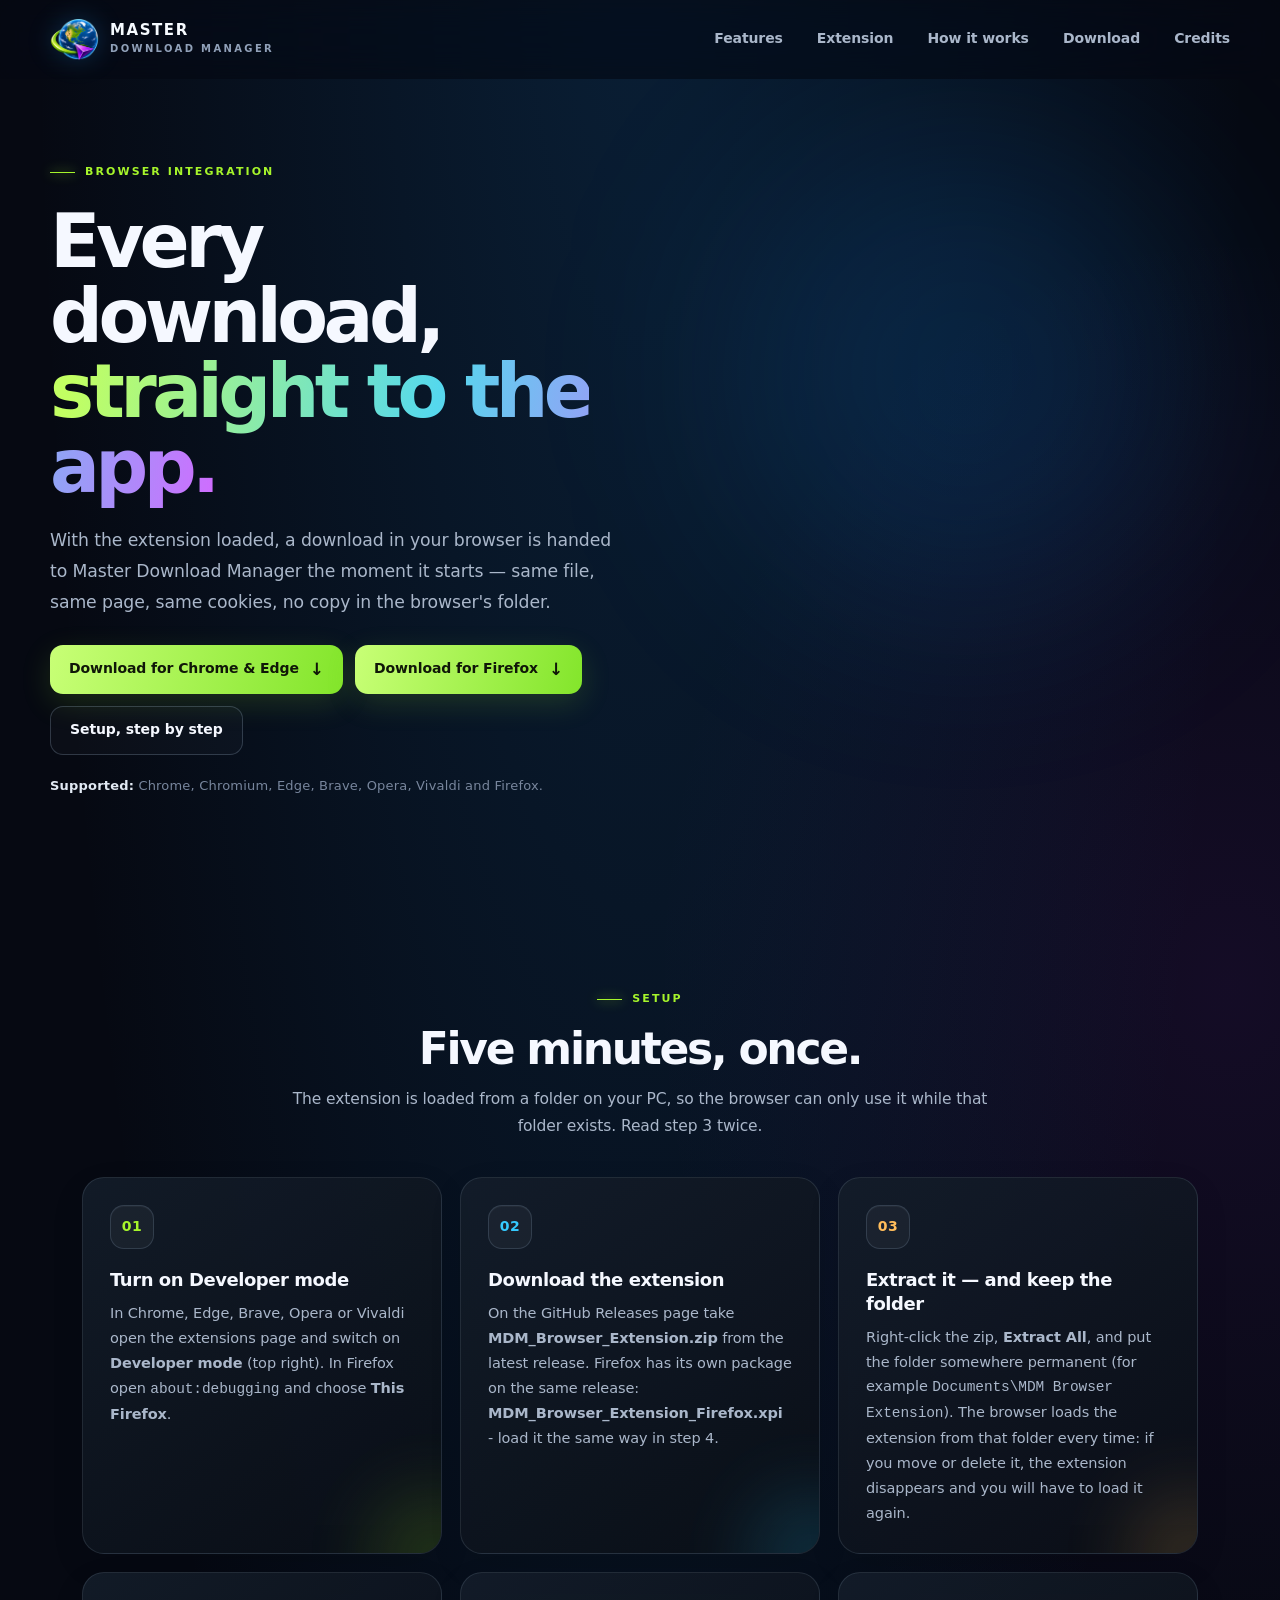
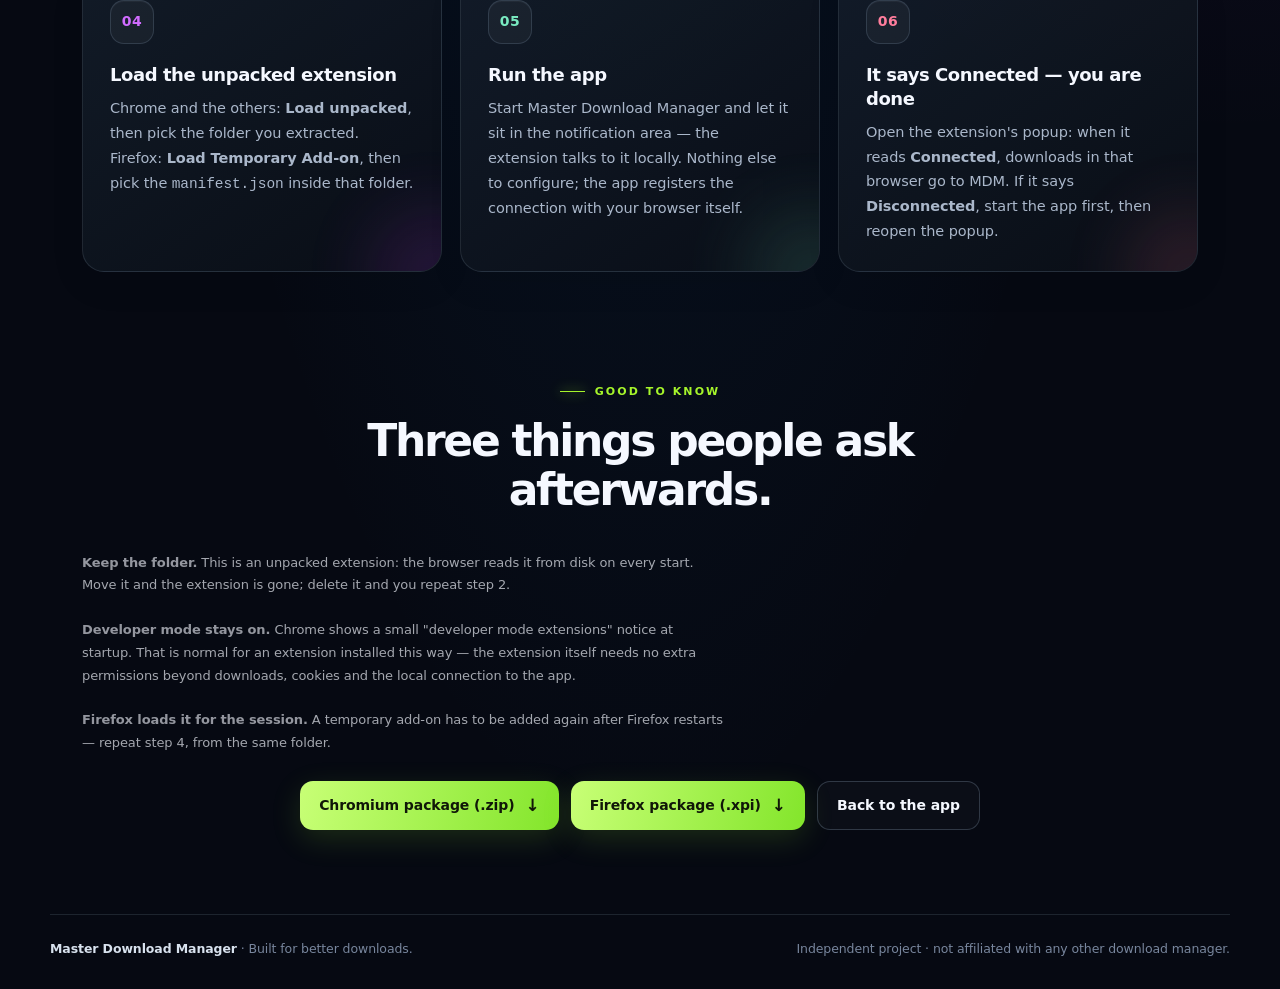
==== extension.html @ 04c2546f "Site: browser integration page (developer mode, unpacked load, Connected)" ====
<!doctype html>
<html lang="en">
<head>
  <meta charset="utf-8">
  <meta name="viewport" content="width=device-width, initial-scale=1">
  <meta name="theme-color" content="#05070b">
  <meta name="description" content="Connect your browser to Master Download Manager: load the extension in developer mode, keep the folder, run the app, and every download lands in MDM.">
  <link rel="canonical" href="https://akshat-530.github.io/masterdownloadmanager/extension.html">
  <meta property="og:type" content="article">
  <meta property="og:site_name" content="Master Download Manager">
  <meta property="og:title" content="Browser integration — Master Download Manager">
  <meta property="og:description" content="Turn on developer mode, load the unpacked extension, run the app — the extension says Connected and every download lands in MDM.">
  <meta property="og:url" content="https://akshat-530.github.io/masterdownloadmanager/extension.html">
  <meta name="twitter:card" content="summary_large_image">
  <title>Browser integration — Master Download Manager</title>
  <link rel="stylesheet" href="assets/site.css">
</head>
<body id="top">
  <a class="skip-link" href="#main">Skip to content</a>
  <svg class="svg-assets" xmlns="http://www.w3.org/2000/svg" aria-hidden="true" focusable="false">
    <symbol id="mdm-logo" viewBox="0 0 820 728">
      <image href="assets/hero.png" x="0" y="0" width="820" height="728" preserveAspectRatio="none" />
    </symbol>
  </svg>

  <header class="topbar-wrap">
    <div class="shell topbar">
      <a class="brand" href="index.html" aria-label="Master Download Manager home">
        <svg class="brand-logo" viewBox="0 0 820 728" role="img" aria-label="Master Download Manager logo"><use href="#mdm-logo"></use></svg>
        <span class="brand-copy"><strong>MASTER</strong><small>DOWNLOAD MANAGER</small></span>
      </a>
      <button class="menu-toggle" type="button" aria-label="Open navigation" aria-controls="main-nav" aria-expanded="false">
        <span></span><span></span>
      </button>
      <nav id="main-nav" aria-label="Main navigation">
        <a href="index.html#features">Features</a>
        <a href="extension.html" aria-current="page">Extension</a>
        <a href="index.html#how">How it works</a>
        <a href="index.html#download">Download</a>
        <a href="index.html#credits">Credits</a>
      </nav>
    </div>
  </header>

  <main id="main" tabindex="-1">
    <div class="shell">
      <section class="hero" aria-labelledby="ext-title">
        <div class="hero-copy">
          <div class="eyebrow">Browser integration</div>
          <h1 id="ext-title">Every download,<br><span class="accent">straight to the app.</span></h1>
          <p class="intro">With the extension loaded, a download in your browser is handed to Master Download Manager the moment it starts — same file, same page, same cookies, no copy in the browser's folder.</p>
          <div class="hero-actions">
            <a class="primary-link" data-dl="extension" href="https://github.com/Akshat-530/masterdownloadmanager-app/releases/download/extension-v1.0.0/MDM_Browser_Extension.zip">Download for Chrome &amp; Edge <span aria-hidden="true">&#8595;</span></a>
            <a class="primary-link" data-dl="extension-firefox" href="https://github.com/Akshat-530/masterdownloadmanager-app/releases/download/extension-v1.0.0/MDM_Browser_Extension_Firefox.xpi">Download for Firefox <span aria-hidden="true">&#8595;</span></a>
            <a class="secondary-link" href="#steps">Setup, step by step</a>
          </div>
          <p class="hero-note"><strong>Supported:</strong> Chrome, Chromium, Edge, Brave, Opera, Vivaldi and Firefox.</p>
        </div>
      </section>
    </div>

    <div class="shell" id="steps">
      <section class="content-section reveal" aria-labelledby="steps-title">
        <div class="section-heading">
          <div class="eyebrow">Setup</div>
          <h2 id="steps-title">Five minutes, once.</h2>
          <p>The extension is loaded from a folder on your PC, so the browser can only use it while that folder exists. Read step 3 twice.</p>
        </div>
        <div class="feature-grid">
          <article class="feature-card reveal" style="--icon:#a6f52b;--glow:rgba(166,245,43,.2)">
            <div class="feature-icon step-num" aria-hidden="true">01</div>
            <h3>Turn on Developer mode</h3>
            <p>In Chrome, Edge, Brave, Opera or Vivaldi open the extensions page and switch on <strong>Developer mode</strong> (top right). In Firefox open <code>about:debugging</code> and choose <strong>This Firefox</strong>.</p>
          </article>
          <article class="feature-card reveal" style="--icon:#35caff;--glow:rgba(53,202,255,.2)">
            <div class="feature-icon step-num" aria-hidden="true">02</div>
            <h3>Download the extension</h3>
            <p>On the GitHub <a href="https://github.com/Akshat-530/masterdownloadmanager-app/releases">Releases</a> page take <strong>MDM_Browser_Extension.zip</strong> from the latest release. Firefox has its own package on the same release: <strong>MDM_Browser_Extension_Firefox.xpi</strong> - load it the same way in step 4.</p>
          </article>
          <article class="feature-card reveal" style="--icon:#ffbd5b;--glow:rgba(255,189,91,.2)">
            <div class="feature-icon step-num" aria-hidden="true">03</div>
            <h3>Extract it — and keep the folder</h3>
            <p>Right-click the zip, <strong>Extract All</strong>, and put the folder somewhere permanent (for example <code>Documents\MDM Browser Extension</code>). The browser loads the extension from that folder every time: if you move or delete it, the extension disappears and you will have to load it again.</p>
          </article>
          <article class="feature-card reveal" style="--icon:#d16cff;--glow:rgba(189,67,246,.2)">
            <div class="feature-icon step-num" aria-hidden="true">04</div>
            <h3>Load the unpacked extension</h3>
            <p>Chrome and the others: <strong>Load unpacked</strong>, then pick the folder you extracted. Firefox: <strong>Load Temporary Add-on</strong>, then pick the <code>manifest.json</code> inside that folder.</p>
          </article>
          <article class="feature-card reveal" style="--icon:#79e9c0;--glow:rgba(121,233,192,.18)">
            <div class="feature-icon step-num" aria-hidden="true">05</div>
            <h3>Run the app</h3>
            <p>Start Master Download Manager and let it sit in the notification area — the extension talks to it locally. Nothing else to configure; the app registers the connection with your browser itself.</p>
          </article>
          <article class="feature-card reveal" style="--icon:#ff7d9c;--glow:rgba(255,125,156,.18)">
            <div class="feature-icon step-num" aria-hidden="true">06</div>
            <h3>It says Connected — you are done</h3>
            <p>Open the extension's popup: when it reads <strong>Connected</strong>, downloads in that browser go to MDM. If it says <strong>Disconnected</strong>, start the app first, then reopen the popup.</p>
          </article>
        </div>
      </section>

      <section class="content-section reveal" aria-labelledby="notes-title">
        <div class="section-heading">
          <div class="eyebrow">Good to know</div>
          <h2 id="notes-title">Three things people ask afterwards.</h2>
        </div>
        <p class="ref"><strong>Keep the folder.</strong> This is an unpacked extension: the browser reads it from disk on every start. Move it and the extension is gone; delete it and you repeat step 2.</p>
        <p class="ref"><strong>Developer mode stays on.</strong> Chrome shows a small "developer mode extensions" notice at startup. That is normal for an extension installed this way — the extension itself needs no extra permissions beyond downloads, cookies and the local connection to the app.</p>
        <p class="ref"><strong>Firefox loads it for the session.</strong> A temporary add-on has to be added again after Firefox restarts — repeat step 4, from the same folder.</p>
        <div class="hero-actions" style="margin-top:26px">
          <a class="primary-link" data-dl="extension" href="https://github.com/Akshat-530/masterdownloadmanager-app/releases/download/extension-v1.0.0/MDM_Browser_Extension.zip">Chromium package (.zip) <span aria-hidden="true">&#8595;</span></a>
          <a class="primary-link" data-dl="extension-firefox" href="https://github.com/Akshat-530/masterdownloadmanager-app/releases/download/extension-v1.0.0/MDM_Browser_Extension_Firefox.xpi">Firefox package (.xpi) <span aria-hidden="true">&#8595;</span></a>
          <a class="secondary-link" href="index.html">Back to the app</a>
        </div>
      </section>
    </div>
  </main>

  <footer class="shell footer">
    <span><strong>Master Download Manager</strong> &middot; Built for better downloads.</span>
    <span>Independent project &middot; not affiliated with any other download manager.</span>
  </footer>

  <script src="assets/site.js"></script>
</body>
</html>
---- assets/site.css ----
:root {
    color-scheme: dark;
    --bg: #060912;
    --surface: rgba(14, 21, 34, .78);
    --surface-strong: #101a2a;
    --text: #f5f8ff;
    --muted: #aab7ca;
    --soft: #78869d;
    --line: rgba(170, 194, 221, .14);
    --line-strong: rgba(170, 194, 221, .23);
    --green: #a6f52b;
    --cyan: #35caff;
    --purple: #bd43f6;
    --radius: 22px;
    --max: 1180px;
    --ease: cubic-bezier(.2, .75, .25, 1);
  }

  *, *::before, *::after { box-sizing: border-box; }
  html { scroll-behavior: smooth; scroll-padding-top: 100px; }
  body {
    min-width: 320px;
    margin: 0;
    overflow-x: hidden;
    color: var(--text);
    background:
      radial-gradient(ellipse at 50% -8%, rgba(22, 111, 183, .22), transparent 38rem),
      radial-gradient(ellipse at 96% 38%, rgba(147, 40, 215, .10), transparent 36rem),
      var(--bg);
    font-family: Inter, "SF Pro Display", "Segoe UI Variable", "Segoe UI", ui-sans-serif, system-ui, -apple-system, BlinkMacSystemFont, sans-serif;
    font-size: 15px;
    line-height: 1.65;
    letter-spacing: -.006em;
    -webkit-font-smoothing: antialiased;
    text-rendering: optimizeLegibility;
  }
  a { color: inherit; text-decoration: none; }
  button { font: inherit; }
  a:focus-visible, button:focus-visible { outline: 2px solid var(--cyan); outline-offset: 4px; border-radius: 9px; }
  ::selection { color: #06100a; background: var(--green); }
  .shell { width: min(var(--max), calc(100% - 56px)); margin-inline: auto; }
  .svg-assets { position: absolute; width: 0; height: 0; overflow: hidden; }
  .skip-link {
    position: fixed; z-index: 1000; top: 12px; left: 12px;
    padding: 10px 14px; border-radius: 10px; color: #07100a;
    background: var(--green); font-size: 13px; font-weight: 800;
    transform: translateY(-160%); transition: transform .2s ease;
  }
  .skip-link:focus { transform: translateY(0); }

  .scroll-progress {
    position: fixed; z-index: 100; inset: 0 auto auto 0;
    width: 100%; height: 3px; pointer-events: none;
    background: linear-gradient(90deg, var(--green), var(--cyan), var(--purple));
    transform: scaleX(0); transform-origin: left center;
    box-shadow: 0 0 16px rgba(53, 202, 255, .42);
  }
  .topbar-wrap {
    position: sticky; z-index: 50; top: 0;
    border-bottom: 1px solid transparent;
    background: rgba(6, 9, 18, .68);
    backdrop-filter: blur(18px) saturate(145%);
    -webkit-backdrop-filter: blur(18px) saturate(145%);
    transition: background .25s ease, border-color .25s ease, box-shadow .25s ease;
  }
  .topbar-wrap.is-scrolled {
    border-color: var(--line);
    background: rgba(6, 9, 18, .9);
    box-shadow: 0 12px 36px rgba(0, 0, 0, .18);
  }
  .topbar {
    min-height: 82px; display: flex; align-items: center;
    justify-content: space-between; gap: 26px;
  }
  .brand { display: inline-flex; flex: 0 0 auto; align-items: center; gap: 11px; min-width: 0; }
  .brand-logo { display: block; width: 49px; height: 43px; flex: 0 0 auto; overflow: visible; filter: drop-shadow(0 0 13px rgba(36, 164, 255, .22)); }
  .brand-logo use, .hero-logo use { width: 100%; height: 100%; }
  .brand-copy { display: grid; gap: 0; line-height: 1.05; }
  .brand-copy strong { color: #f7fbff; font-size: 14px; font-weight: 850; letter-spacing: .105em; }
  .brand-copy small { margin-top: 5px; color: #91a1b9; font-size: 9px; font-weight: 750; letter-spacing: .235em; text-transform: uppercase; }
  nav { display: flex; align-items: center; gap: clamp(18px, 2.7vw, 34px); color: var(--muted); font-size: 13px; font-weight: 650; }
  nav a { position: relative; padding: 10px 0; transition: color .2s ease; }
  nav a::after {
    content: ""; position: absolute; right: 0; bottom: 4px; left: 0;
    height: 1px; background: linear-gradient(90deg, var(--green), var(--cyan));
    transform: scaleX(0); transform-origin: left; transition: transform .22s var(--ease);
  }
  nav a:hover, nav a[aria-current="location"] { color: var(--text); }
  nav a:hover::after, nav a[aria-current="location"]::after { transform: scaleX(1); }
  .menu-toggle {
    display: none; width: 44px; height: 44px; padding: 0;
    align-items: center; justify-content: center; flex-direction: column; gap: 5px;
    border: 1px solid var(--line); border-radius: 13px;
    color: var(--text); background: rgba(255,255,255,.035); cursor: pointer;
  }
  .menu-toggle span { display: block; width: 17px; height: 1.5px; border-radius: 4px; background: currentColor; transition: transform .2s ease, opacity .2s ease; }
  .menu-toggle[aria-expanded="true"] span:first-child { transform: translateY(3.25px) rotate(45deg); }
  .menu-toggle[aria-expanded="true"] span:last-child { transform: translateY(-3.25px) rotate(-45deg); }

  .hero {
    position: relative; display: grid; grid-template-columns: 1.02fr .98fr;
    align-items: center; gap: clamp(24px, 4vw, 54px); padding: 76px 0 82px;
  }
  .hero::before {
    content: ""; position: absolute; z-index: 0; width: 460px; height: 460px;
    right: 3%; top: 8%; border-radius: 50%; pointer-events: none;
    background: rgba(18, 140, 255, .14); filter: blur(100px);
  }
  .hero-copy, .hero-art { position: relative; z-index: 1; }
  .eyebrow {
    display: inline-flex; align-items: center; gap: 10px;
    color: var(--green); font-size: 10px; font-weight: 850;
    letter-spacing: .19em; text-transform: uppercase;
  }
  .eyebrow::before { content: ""; width: 25px; height: 1px; background: var(--green); box-shadow: 0 0 12px var(--green); }
  h1 {
    max-width: 720px; margin: 22px 0 21px;
    font-size: clamp(48px, 6.2vw, 82px); line-height: .99;
    letter-spacing: -.068em; font-weight: 820;
  }
  h1 .accent {
    background: linear-gradient(102deg, #c2ff62 4%, #55d8ed 55%, #d16bff 100%);
    -webkit-background-clip: text; background-clip: text; color: transparent;
  }
  .intro { max-width: 590px; margin: 0; color: var(--muted); font-size: clamp(15px, 1.35vw, 17px); line-height: 1.88; }
  .hero-actions { display: flex; flex-wrap: wrap; align-items: center; justify-content: center; gap: 12px; margin-top: 30px; }
  .hero .hero-actions { justify-content: flex-start; }
  .primary-link, .secondary-link {
    min-height: 49px; display: inline-flex; align-items: center; justify-content: center; gap: 11px;
    padding: 0 19px; border-radius: 13px; font-size: 12px; font-weight: 800;
    transition: transform .22s var(--ease), border-color .22s ease, box-shadow .22s ease, background .22s ease;
  }
  .primary-link { color: #101708; background: linear-gradient(105deg, #c8ff76, #83e52b); box-shadow: 0 9px 30px rgba(141, 226, 43, .16); }
  .primary-link span { font-size: 17px; transition: transform .2s ease; }
  .primary-link:hover { transform: translateY(-3px); box-shadow: 0 13px 34px rgba(141, 226, 43, .24); }
  .primary-link:hover span { transform: translate(2px, 2px); }
  .secondary-link { border: 1px solid var(--line-strong); color: var(--text); background: rgba(255,255,255,.025); }
  .secondary-link:hover { transform: translateY(-3px); border-color: rgba(53,202,255,.5); background: rgba(53,202,255,.055); }
  .hero-note { margin: 21px 0 0; color: var(--soft); font-size: 11px; letter-spacing: .015em; }
  .hero-note strong { color: #e2eaf4; font-weight: 750; }
  .hero-art { display: flex; justify-content: center; align-items: center; min-height: 430px; }
  .logo-halo { position: relative; display: grid; place-items: center; width: min(100%, 490px); aspect-ratio: 1; }
  .logo-halo::before, .logo-halo::after {
    content: ""; position: absolute; inset: 10%; border: 1px solid rgba(64, 197, 255, .17);
    border-radius: 50%; transform: rotate(-24deg) scaleX(1.25); animation: orbit 34s linear infinite;
  }
  .logo-halo::after { inset: 4%; border-color: rgba(173, 69, 238, .14); transform: rotate(36deg) scaleX(1.04); animation-direction: reverse; animation-duration: 48s; }
  .hero-logo { position: relative; z-index: 1; display: block; width: 88%; height: auto; overflow: visible; filter: drop-shadow(0 0 30px rgba(24, 158, 255, .19)); animation: float 7s ease-in-out infinite; }
  .orbit-label {
    position: absolute; z-index: 2; right: -1%; bottom: 10%;
    display: inline-flex; align-items: center; gap: 9px;
    padding: 10px 13px; border: 1px solid rgba(174, 204, 231, .18); border-radius: 999px;
    background: rgba(8, 13, 21, .78); color: #dce7f3;
    font-size: 9px; font-weight: 800; letter-spacing: .11em;
    backdrop-filter: blur(14px); box-shadow: 0 10px 30px rgba(0,0,0,.2);
  }
  .orbit-label .dot { width: 6px; height: 6px; border-radius: 50%; background: var(--green); box-shadow: 0 0 12px var(--green); }

  .trust-strip {
    display: grid; grid-template-columns: repeat(3, 1fr); gap: 1px; overflow: hidden;
    border: 1px solid var(--line); border-radius: 18px; background: var(--line);
    box-shadow: 0 18px 55px rgba(0,0,0,.12);
  }
  .trust-item {
    display: flex; align-items: center; justify-content: center; gap: 11px;
    padding: 19px 14px; background: rgba(11, 16, 24, .94);
    color: #dce5ef; font-size: 12px; font-weight: 750; text-align: center;
  }
  .trust-item b { display: inline-grid; place-items: center; width: 25px; height: 25px; border-radius: 8px; color: var(--green); background: rgba(166,245,43,.08); font-size: 14px; }

  section.content-section { padding: 102px 0 0; }
  .section-heading { max-width: 720px; margin: 0 auto 39px; text-align: center; }
  .section-heading .eyebrow { justify-content: center; }
  h2 { margin: 15px 0 13px; font-size: clamp(31px, 4vw, 46px); line-height: 1.09; letter-spacing: -.052em; font-weight: 790; }
  .section-heading p { margin: 0; color: var(--muted); font-size: 14px; line-height: 1.8; }
  .feature-grid { display: grid; grid-template-columns: repeat(3, 1fr); gap: 16px; }
  .feature-card {
    --card-glow: var(--glow, rgba(53,202,255,.16));
    position: relative; isolation: isolate; min-height: 225px; padding: 25px;
    overflow: hidden; border: 1px solid var(--line); border-radius: var(--radius);
    background: linear-gradient(145deg, rgba(20, 29, 42, .88), rgba(10, 14, 22, .88));
    box-shadow: 0 12px 35px rgba(0,0,0,.08);
    transition: transform .28s var(--ease), border-color .28s ease, box-shadow .28s ease;
  }
  .feature-card::before {
    content: ""; position: absolute; z-index: -1; inset: 0; pointer-events: none;
    background: radial-gradient(260px circle at var(--pointer-x, 50%) var(--pointer-y, 50%), var(--card-glow), transparent 68%);
    opacity: 0; transition: opacity .25s ease;
  }
  .feature-card::after {
    content: ""; position: absolute; z-index: -1; width: 130px; height: 130px;
    right: -58px; bottom: -68px; border-radius: 50%; background: var(--card-glow); filter: blur(36px); opacity: .8;
  }
  .feature-card:hover { transform: translateY(-6px); border-color: rgba(120, 190, 220, .34); box-shadow: 0 22px 48px rgba(0,0,0,.2); }
  .feature-card:hover::before { opacity: 1; }
  .feature-icon {
    display: grid; place-items: center; width: 44px; height: 44px; margin-bottom: 22px;
    border: 1px solid rgba(170, 200, 230, .17); border-radius: 14px;
    background: rgba(255,255,255,.04); color: var(--icon, var(--cyan));
    box-shadow: inset 0 1px rgba(255,255,255,.04);
  }
  .feature-icon svg { width: 21px; height: 21px; stroke: currentColor; fill: none; stroke-width: 1.7; stroke-linecap: round; stroke-linejoin: round; }
  h3 { margin: 0 0 8px; font-size: 16px; font-weight: 760; letter-spacing: -.025em; }
  .feature-card p { position: relative; z-index: 1; max-width: 320px; margin: 0; color: var(--muted); font-size: 12px; line-height: 1.82; }

  .manifesto {
    display: grid; grid-template-columns: .82fr 1.18fr; align-items: center; gap: 42px;
    padding: 42px; border: 1px solid rgba(166,245,43,.2); border-radius: 28px;
    background: linear-gradient(115deg, rgba(94, 153, 27, .105), rgba(13, 20, 30, .88) 46%, rgba(91, 37, 126, .11));
    box-shadow: 0 22px 60px rgba(0,0,0,.12);
  }
  .manifesto-kicker { color: var(--green); font-size: 10px; font-weight: 850; letter-spacing: .18em; text-transform: uppercase; }
  .manifesto h2 { max-width: 410px; margin-bottom: 0; font-size: clamp(30px, 3.7vw, 43px); }
  .manifesto-copy { color: var(--muted); font-size: 13px; line-height: 1.9; }
  .manifesto-copy p { margin: 0 0 13px; }
  .manifesto-copy p:last-child { margin-bottom: 0; }
  .fineprint { color: var(--soft); font-size: 11px; }

  .credits { display: grid; grid-template-columns: 1fr 1fr; gap: 16px; }
  .credit-card { padding: 26px; border: 1px solid var(--line); border-radius: 19px; background: rgba(13, 18, 27, .78); transition: transform .25s var(--ease), border-color .25s ease, background .25s ease; }
  .credit-card:hover { transform: translateY(-4px); border-color: var(--line-strong); background: rgba(18, 26, 39, .88); }
  .credit-label { color: var(--soft); font-size: 9px; font-weight: 850; letter-spacing: .19em; text-transform: uppercase; }
  .credit-name { margin-top: 9px; font-size: 20px; font-weight: 800; letter-spacing: -.04em; }
  .credit-desc { margin-top: 5px; color: var(--muted); font-size: 11px; }
  .footer {
    display: flex; align-items: center; justify-content: space-between; gap: 20px;
    margin-top: 88px; padding: 25px 0 34px; border-top: 1px solid var(--line);
    color: var(--soft); font-size: 10px;
  }
  .footer strong { color: #d8e2ee; font-weight: 750; }
  .back-to-top {
    position: fixed; z-index: 40; right: 24px; bottom: 24px;
    display: grid; place-items: center; width: 45px; height: 45px;
    border: 1px solid rgba(166,245,43,.28); border-radius: 14px;
    color: var(--green); background: rgba(10, 17, 25, .88); box-shadow: 0 10px 30px rgba(0,0,0,.28);
    opacity: 0; pointer-events: none; transform: translateY(10px);
    transition: opacity .2s ease, transform .2s ease, background .2s ease;
    cursor: pointer; backdrop-filter: blur(12px);
  }
  .back-to-top.is-visible { opacity: 1; pointer-events: auto; transform: translateY(0); }
  .back-to-top:hover { background: rgba(166,245,43,.12); transform: translateY(-3px); }
  .back-to-top svg { width: 18px; height: 18px; stroke: currentColor; fill: none; stroke-width: 1.8; stroke-linecap: round; stroke-linejoin: round; }

  .reveal { opacity: 1; transform: none; }
  .js .reveal { opacity: 0; transform: translateY(20px); transition: opacity .65s var(--ease), transform .65s var(--ease); }
  .js .reveal.is-visible { opacity: 1; transform: translateY(0); }
  .feature-card:nth-child(2), .credit-card:nth-child(2) { transition-delay: .07s; }
  .feature-card:nth-child(3) { transition-delay: .12s; }

  @keyframes float { 0%, 100% { transform: translateY(0); } 50% { transform: translateY(-9px); } }
  @keyframes orbit { from { rotate: 0deg; } to { rotate: 360deg; } }

  @media (max-width: 900px) {
    .hero { grid-template-columns: 1fr; gap: 12px; padding: 68px 0 70px; }
    .hero-copy { text-align: center; }
    .hero-copy .eyebrow, .hero-actions { justify-content: center; }
    .intro { margin-inline: auto; }
    .hero-art { min-height: 360px; margin-top: -2px; }
    .logo-halo { width: min(76vw, 410px); }
    .feature-grid { grid-template-columns: repeat(2, 1fr); }
    .manifesto { grid-template-columns: 1fr; gap: 18px; }
    .manifesto h2 { max-width: 620px; }
  }
  @media (max-width: 640px) {
    .shell { width: min(100% - 34px, var(--max)); }
    .topbar { min-height: 72px; gap: 12px; }
    .brand-logo { width: 43px; height: 38px; }
    .brand-copy strong { font-size: 12px; }
    .brand-copy small { font-size: 8px; letter-spacing: .2em; }
    .menu-toggle { display: flex; }
    nav {
      position: absolute; top: calc(100% + 8px); right: 17px; left: 17px;
      display: flex; align-items: stretch; flex-direction: column; gap: 2px;
      padding: 10px; border: 1px solid var(--line-strong); border-radius: 17px;
      background: rgba(9, 14, 24, .97); box-shadow: 0 20px 45px rgba(0,0,0,.38);
      opacity: 0; visibility: hidden; pointer-events: none; transform: translateY(-7px);
      transition: opacity .18s ease, transform .18s ease, visibility .18s ease;
    }
    nav.is-open { opacity: 1; visibility: visible; pointer-events: auto; transform: translateY(0); }
    nav a { padding: 12px 13px; border-radius: 10px; }
    nav a::after { display: none; }
    nav a:hover, nav a[aria-current="location"] { color: var(--text); background: rgba(255,255,255,.05); }
    .hero { padding: 57px 0 61px; }
    h1 { margin-top: 19px; font-size: clamp(43px, 12.4vw, 62px); letter-spacing: -.065em; }
    .intro { font-size: 15px; line-height: 1.78; }
    .hero-actions { margin-top: 25px; }
    .primary-link, .secondary-link { min-height: 46px; padding-inline: 16px; font-size: 11px; }
    .hero-art { min-height: 290px; }
    .logo-halo { width: min(83vw, 350px); }
    .orbit-label { right: -2%; bottom: 6%; padding: 8px 10px; font-size: 8px; }
    .trust-strip { grid-template-columns: 1fr; }
    .trust-item { justify-content: flex-start; padding: 13px 20px; text-align: left; }
    section.content-section { padding-top: 76px; }
    .section-heading { margin-bottom: 29px; }
    h2 { font-size: clamp(29px, 8vw, 39px); }
    .feature-grid, .credits { grid-template-columns: 1fr; }
    .feature-card { min-height: 190px; padding: 23px; }
    .manifesto { padding: 27px; border-radius: 22px; }
    .footer { align-items: flex-start; flex-direction: column; margin-top: 65px; gap: 7px; }
    .back-to-top { right: 17px; bottom: 17px; }
  }
  @media (prefers-reduced-motion: reduce) {
    html { scroll-behavior: auto; }
    *, *::before, *::after { scroll-behavior: auto !important; animation-duration: .01ms !important; animation-iteration-count: 1 !important; transition-duration: .01ms !important; }
    .js .reveal { opacity: 1; transform: none; }
  }


  /* Refined type scale and spacing rhythm */
  :root {
    --section-space: clamp(76px, 8vw, 102px);
    --card-space: clamp(21px, 2.25vw, 27px);
  }
  body { font-size: 15.5px; line-height: 1.64; }
  .shell { width: min(var(--max), calc(100% - 64px)); }
  .topbar { min-height: 78px; }
  nav { font-size: 13.5px; }
  .hero { padding: clamp(58px, 6.2vw, 76px) 0 clamp(66px, 7vw, 84px); }
  .intro { font-size: clamp(15.5px, 1.35vw, 17px); line-height: 1.78; }
  .hero-actions { margin-top: 27px; }
  section.content-section { width: min(var(--max), calc(100% - 64px)); margin-inline: auto; padding-top: var(--section-space); }
  .section-heading { margin-bottom: clamp(28px, 3.1vw, 37px); }
  .section-heading p { font-size: 14.5px; line-height: 1.75; }
  .feature-grid { gap: clamp(14px, 1.5vw, 18px); }
  .feature-card { min-height: 218px; padding: var(--card-space); }
  .feature-icon { margin-bottom: 19px; }
  h3 { margin-bottom: 9px; font-size: 17px; line-height: 1.3; }
  .feature-card p { font-size: 13px; line-height: 1.75; }
  .credits { gap: 18px; }
  .credit-card { padding: 27px; }
  .credit-name { font-size: 21px; }
  .credit-desc { font-size: 12px; line-height: 1.6; }
  .footer { margin-top: clamp(66px, 7vw, 84px); padding: 24px 0 32px; font-size: 11px; line-height: 1.65; }

  /* Why MDM — editorial panel with an orbiting brand visual */
  .why-panel {
    position: relative;
    isolation: isolate;
    overflow: hidden;
    padding: clamp(27px, 4.2vw, 50px);
    border: 1px solid rgba(133, 188, 218, .18);
    border-radius: 30px;
    background:
      radial-gradient(ellipse at 88% 24%, rgba(52, 164, 255, .13), transparent 34%),
      radial-gradient(ellipse at 13% 100%, rgba(166, 245, 43, .08), transparent 35%),
      linear-gradient(135deg, rgba(17, 27, 42, .97), rgba(8, 13, 23, .96) 58%, rgba(22, 13, 32, .96));
    box-shadow: 0 28px 75px rgba(0, 0, 0, .2), inset 0 1px rgba(255, 255, 255, .035);
  }
  .why-panel::before {
    content: ""; position: absolute; z-index: -1; top: -180px; right: -120px;
    width: 430px; height: 430px; border: 1px solid rgba(74, 187, 255, .09);
    border-radius: 50%; box-shadow: 0 0 0 34px rgba(74, 187, 255, .018), 0 0 0 70px rgba(74, 187, 255, .012);
    pointer-events: none;
  }
  .why-layout {
    display: grid; grid-template-columns: minmax(0, 1.08fr) minmax(310px, .92fr);
    align-items: center; gap: clamp(28px, 4.2vw, 54px);
  }
  .why-copy { position: relative; z-index: 2; max-width: 640px; }
  .manifesto-kicker {
    display: flex; align-items: center; flex-wrap: wrap; gap: 9px;
    color: var(--green); font-size: 10px; font-weight: 850; letter-spacing: .18em;
  }
  .why-kicker-line { width: 23px; height: 1px; background: var(--green); box-shadow: 0 0 10px rgba(166, 245, 43, .65); }
  .why-kicker-muted { color: #7f8ca2; font-weight: 700; }
  .why-copy h2 {
    margin: 19px 0 17px; max-width: 610px;
    font-size: clamp(36px, 4.45vw, 55px); line-height: 1.045;
    letter-spacing: -.06em; font-weight: 820;
  }
  .why-gradient {
    background: linear-gradient(100deg, #c3ff6b 4%, #5bd7e8 58%, #d16bff 100%);
    -webkit-background-clip: text; background-clip: text; color: transparent;
  }
  .why-intro { max-width: 550px; margin: 0; color: #b3bfd0; font-size: 15px; line-height: 1.78; }
  .why-points { display: grid; gap: 0; margin-top: 27px; }
  .why-point {
    display: grid; grid-template-columns: 39px minmax(0, 1fr); gap: 12px;
    padding: 15px 0; border-top: 1px solid rgba(176, 199, 224, .12);
  }
  .why-number {
    padding-top: 2px; color: var(--green); font-size: 10px; font-weight: 850;
    letter-spacing: .12em; font-variant-numeric: tabular-nums;
  }
  .why-point h3 { margin: 0 0 5px; color: #f0f5fc; font-size: 15px; font-weight: 780; }
  .why-point p { max-width: 490px; margin: 0; color: #9eacc0; font-size: 12.5px; line-height: 1.65; }

  .why-art {
    position: relative; display: grid; place-items: center; min-height: 430px;
    overflow: hidden; border: 1px solid rgba(133, 188, 218, .12); border-radius: 25px;
    background:
      radial-gradient(circle at 50% 44%, rgba(27, 124, 205, .16), transparent 48%),
      linear-gradient(145deg, rgba(20, 32, 49, .7), rgba(9, 14, 25, .58));
    box-shadow: inset 0 1px rgba(255, 255, 255, .04);
  }
  .why-art::before, .why-art::after {
    content: ""; position: absolute; border-radius: 50%; pointer-events: none;
  }
  .why-art::before { width: 270px; height: 270px; border: 1px solid rgba(53, 202, 255, .12); }
  .why-art::after { width: 350px; height: 350px; border: 1px dashed rgba(184, 93, 244, .17); }
  .why-art-glow {
    position: absolute; width: 210px; height: 210px; border-radius: 50%;
    background: rgba(38, 154, 255, .2); filter: blur(62px); pointer-events: none;
  }
  .why-orbit {
    position: absolute; width: 330px; height: 154px; border: 1px solid rgba(75, 194, 255, .38);
    border-radius: 50%; transform: rotate(-28deg); pointer-events: none;
    animation: whyOrbit 23s linear infinite;
  }
  .why-orbit-two {
    width: 360px; height: 178px; border-color: rgba(186, 94, 247, .33);
    transform: rotate(35deg); animation-duration: 31s; animation-direction: reverse;
  }
  .why-orbit span {
    position: absolute; top: 17px; left: 46px; width: 7px; height: 7px;
    border-radius: 50%; background: var(--cyan); box-shadow: 0 0 14px 3px rgba(53, 202, 255, .6);
  }
  .why-orbit-two span { top: auto; right: 36px; bottom: 24px; left: auto; background: #ca72ff; box-shadow: 0 0 14px 3px rgba(189, 67, 246, .56); }
  .why-logo-core {
    position: relative; z-index: 1; display: grid; place-items: center;
    width: 225px; height: 225px; border: 1px solid rgba(151, 198, 230, .22);
    border-radius: 31px; background: linear-gradient(145deg, rgba(21, 39, 59, .88), rgba(9, 17, 29, .88));
    box-shadow: 0 24px 65px rgba(0, 0, 0, .32), inset 0 1px rgba(255, 255, 255, .09), 0 0 50px rgba(30, 145, 240, .12);
    transform: rotate(-4deg); backdrop-filter: blur(14px);
  }
  .why-logo-inner { display: grid; justify-items: center; gap: 2px; transform: rotate(4deg); }
  .why-logo { display: block; width: 174px; height: 155px; overflow: visible; filter: drop-shadow(0 8px 18px rgba(0, 0, 0, .24)); }
  .why-logo-inner > span { color: #9aabc0; font-size: 7px; font-weight: 850; letter-spacing: .2em; }
  .why-chip {
    position: absolute; z-index: 3; padding: 9px 12px; border: 1px solid rgba(171, 202, 230, .2);
    border-radius: 999px; color: #e8f1fb; background: rgba(8, 15, 25, .88);
    box-shadow: 0 10px 28px rgba(0, 0, 0, .24); font-size: 8px; font-weight: 850;
    letter-spacing: .13em; backdrop-filter: blur(12px); white-space: nowrap;
  }
  .why-chip-top { top: 13%; left: 8%; display: flex; align-items: center; gap: 8px; }
  .why-chip-right { top: 34%; right: 4%; border-color: rgba(192, 95, 248, .32); }
  .why-chip-bottom { bottom: 17%; left: 8%; border-color: rgba(166, 245, 43, .27); }
  .why-chip-dot, .why-status-dot { width: 6px; height: 6px; border-radius: 50%; background: var(--green); box-shadow: 0 0 11px rgba(166, 245, 43, .8); }
  .why-art-footer {
    position: absolute; right: 16px; bottom: 14px; left: 16px;
    display: flex; align-items: center; gap: 8px; padding-top: 12px;
    border-top: 1px solid rgba(170, 194, 221, .12); color: #8191a8;
    font-size: 8px; font-weight: 850; letter-spacing: .14em;
  }
  .why-art-code { margin-left: auto; color: #687a91; font-variant-numeric: tabular-nums; }
  .why-footnote {
    display: flex; align-items: flex-start; gap: 11px; margin-top: 21px; padding-top: 17px;
    border-top: 1px solid rgba(170, 194, 221, .12);
  }
  .why-footnote-mark {
    display: grid; flex: 0 0 auto; place-items: center; width: 17px; height: 17px;
    border: 1px solid rgba(170, 194, 221, .25); border-radius: 50%; color: #9eacc0;
    font-size: 10px; font-weight: 800; font-family: Georgia, serif;
  }
  .why-footnote p { max-width: 850px; margin: 0; color: #7f8da2; font-size: 10.5px; line-height: 1.65; }
  @keyframes whyOrbit { from { rotate: 0deg; } to { rotate: 360deg; } }

  @media (max-width: 900px) {
    .shell { width: min(var(--max), calc(100% - 48px)); }
    .why-layout { grid-template-columns: 1fr; gap: 27px; }
    .why-copy { max-width: none; }
    .why-points { grid-template-columns: repeat(3, minmax(0, 1fr)); gap: 15px; }
    .why-point { grid-template-columns: 1fr; align-content: start; gap: 7px; padding: 15px 12px 0 0; }
    .why-point p { font-size: 12px; }
    .why-art { min-height: 360px; }
  }
  @media (max-width: 640px) {
    .shell { width: min(100% - 34px, var(--max)); }
    .topbar { min-height: 72px; }
    .hero { padding: 54px 0 58px; }
    .hero-art { overflow: clip; }
    .intro { font-size: 15px; line-height: 1.76; }
    section.content-section { width: calc(100% - 34px); padding-top: 70px; }
    .section-heading { margin-bottom: 26px; }
    .feature-card { min-height: 0; padding: 22px; }
    .feature-icon { margin-bottom: 17px; }
    .feature-card p { font-size: 13px; }
    .why-panel { padding: 24px 19px 19px; border-radius: 23px; }
    .why-layout { gap: 19px; }
    .why-copy h2 { margin: 16px 0 13px; font-size: clamp(34px, 9vw, 43px); }
    .why-intro { font-size: 14px; line-height: 1.72; }
    .why-points { grid-template-columns: 1fr; gap: 0; margin-top: 19px; }
    .why-point { grid-template-columns: 30px minmax(0, 1fr); gap: 9px; padding: 13px 0; }
    .why-point h3 { font-size: 14px; }
    .why-point p { font-size: 12px; line-height: 1.62; }
    .why-art { min-height: 315px; border-radius: 19px; }
    .why-art::before { width: 220px; height: 220px; }
    .why-art::after { width: 290px; height: 290px; }
    .why-orbit { width: 275px; height: 130px; }
    .why-orbit-two { width: 300px; height: 145px; }
    .why-logo-core { width: 180px; height: 180px; border-radius: 25px; }
    .why-logo { width: 139px; height: 124px; }
    .why-logo-inner > span { font-size: 6px; }
    .why-chip { padding: 8px 10px; font-size: 7px; }
    .why-chip-top { top: 10%; left: 5%; }
    .why-chip-right { top: 34%; right: 2%; }
    .why-chip-bottom { bottom: 17%; left: 5%; }
    .why-art-footer { right: 12px; bottom: 12px; left: 12px; font-size: 7px; }
    .why-footnote { margin-top: 16px; padding-top: 14px; }
    .why-footnote p { font-size: 10px; }
    .credit-card { padding: 23px; }
    .footer { margin-top: 60px; padding-bottom: 28px; }
  }
  @media (prefers-reduced-motion: reduce) {
    .why-orbit { animation: none !important; }
  }



  /* Final typography pass: consistent, readable sizes across the page */
  body { font-size: 16px; line-height: 1.68; }
  .skip-link { font-size: 14px; }
  .brand-copy strong { font-size: 15px; }
  .brand-copy small { font-size: 10px; }
  nav { font-size: 14px; }
  .eyebrow { font-size: 11px; }
  h1 {
    font-size: clamp(45px, 5.8vw, 74px);
    line-height: 1.015;
    letter-spacing: -.062em;
  }
  .intro { font-size: clamp(16px, 1.35vw, 18px); line-height: 1.78; }
  .primary-link, .secondary-link { font-size: 14px; }
  .hero-note { font-size: 13px; line-height: 1.55; }
  .orbit-label { font-size: 10.5px; letter-spacing: .085em; }
  .trust-item { font-size: 13.5px; }
  .trust-item b { font-size: 14px; }

  h2 { font-size: clamp(31px, 3.8vw, 44px); line-height: 1.12; }
  .section-heading p { font-size: 15.5px; line-height: 1.75; }
  h3 { font-size: 18px; line-height: 1.32; }
  .feature-card p { font-size: 14.5px; line-height: 1.72; }
  .manifesto-kicker { font-size: 11px; }
  .manifesto h2 { font-size: clamp(30px, 3.55vw, 41px); line-height: 1.12; }
  .manifesto-copy { font-size: 15px; line-height: 1.82; }
  .fineprint { font-size: 12.5px; line-height: 1.65; }
  .credit-label { font-size: 10.5px; }
  .credit-name { font-size: 22px; }
  .credit-desc { font-size: 13.5px; line-height: 1.6; }
  .footer { font-size: 12.5px; line-height: 1.6; }

  .why-panel { font-size: 16px; }
  .manifesto-kicker { font-size: 11px; }
  .why-copy h2 { font-size: clamp(35px, 4.15vw, 50px); line-height: 1.07; }
  .why-intro { font-size: 16px; line-height: 1.78; }
  .why-number { font-size: 11px; }
  .why-point h3 { font-size: 16px; line-height: 1.35; }
  .why-point p { font-size: 14px; line-height: 1.7; }
  .why-logo-inner > span { font-size: 8.5px; }
  .why-chip { font-size: 10px; letter-spacing: .1em; }
  .why-art-footer { font-size: 9.5px; letter-spacing: .11em; }
  .why-footnote-mark { font-size: 11px; }
  .why-footnote p { font-size: 12.5px; line-height: 1.65; }

  @media (max-width: 900px) {
    .why-point p { font-size: 14px; }
  }

  @media (max-width: 640px) {
    body { font-size: 15.5px; line-height: 1.66; }
    .brand-copy strong { font-size: 13px; }
    .brand-copy small { font-size: 9px; }
    nav { font-size: 14px; }
    .eyebrow { font-size: 10.5px; }
    h1 {
      font-size: clamp(39px, 10.2vw, 51px);
      line-height: 1.035;
      letter-spacing: -.06em;
    }
    .intro { font-size: 16px; line-height: 1.72; }
    .primary-link, .secondary-link { font-size: 13.5px; }
    .hero-note { font-size: 12.5px; }
    .orbit-label { font-size: 9.5px; }
    .trust-item { font-size: 13px; }

    h2 { font-size: clamp(29px, 7.5vw, 36px); line-height: 1.12; }
    .section-heading p { font-size: 15px; line-height: 1.7; }
    h3 { font-size: 17.5px; }
    .feature-card p { font-size: 14.5px; line-height: 1.7; }
    .manifesto-kicker { font-size: 10.5px; }
    .manifesto h2 { font-size: clamp(29px, 7.3vw, 36px); }
    .manifesto-copy { font-size: 14.5px; line-height: 1.75; }
    .fineprint { font-size: 12px; }
    .credit-label { font-size: 10px; }
    .credit-name { font-size: 21px; }
    .credit-desc { font-size: 13px; }
    .footer { font-size: 12px; }

    .why-copy h2 { font-size: clamp(34px, 9.7vw, 40px); line-height: 1.08; }
    .why-intro { font-size: 15px; line-height: 1.7; }
    .why-number { font-size: 10.5px; }
    .why-point h3 { font-size: 15.5px; }
    .why-point p { font-size: 13.5px; line-height: 1.66; }
    .why-logo-inner > span { font-size: 8px; }
    .why-chip { font-size: 9px; }
    .why-art-footer { font-size: 8px; }
    .why-footnote p { font-size: 11.5px; line-height: 1.6; }
  }
    /* Added with the content pass: step numbers and small print. */
    .feature-icon.step-num{display:grid;place-items:center;font-weight:800;font-size:14px;letter-spacing:.04em}
    .credit-desc a{color:inherit;text-decoration:underline;text-underline-offset:3px;opacity:.85}
    .credit-desc a:hover{opacity:1}
    .ref{margin-top:22px;font-size:13px;line-height:1.75;opacity:.66;max-width:78ch}
    .ref strong{opacity:.9}
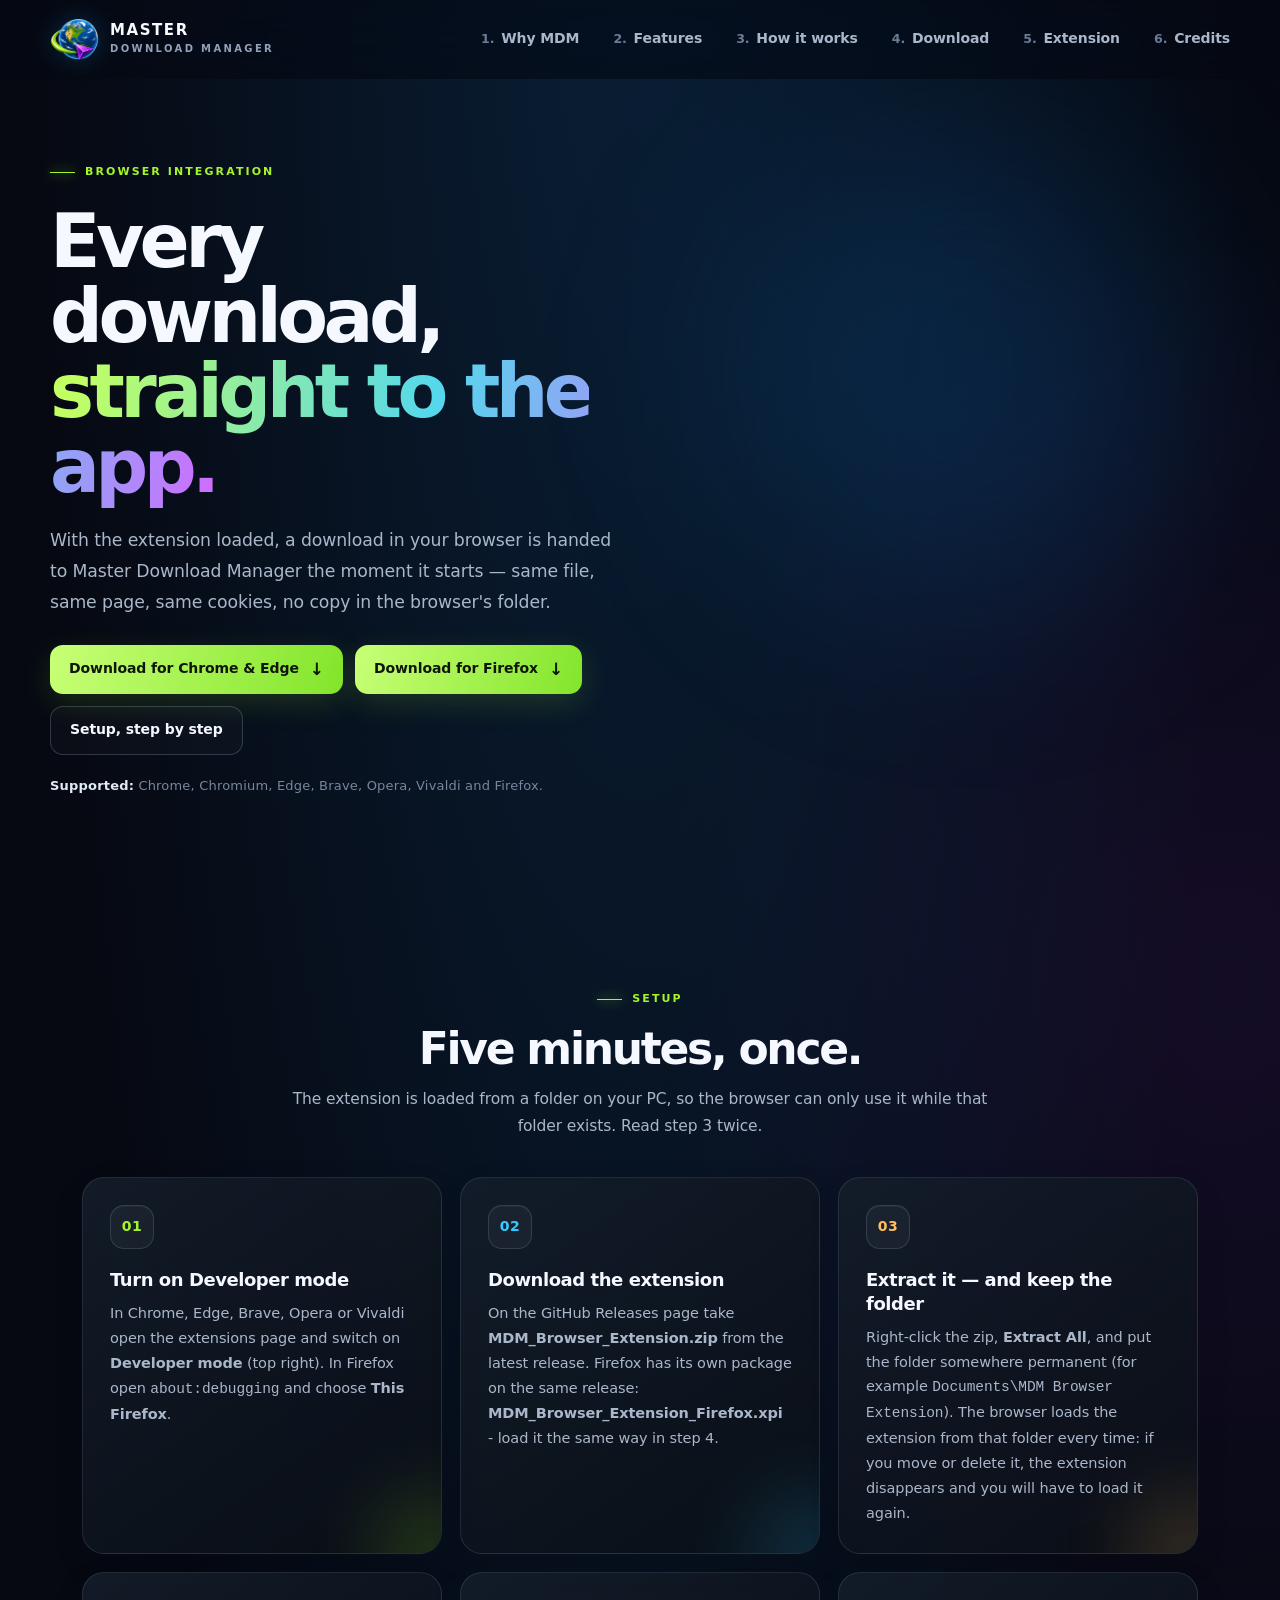
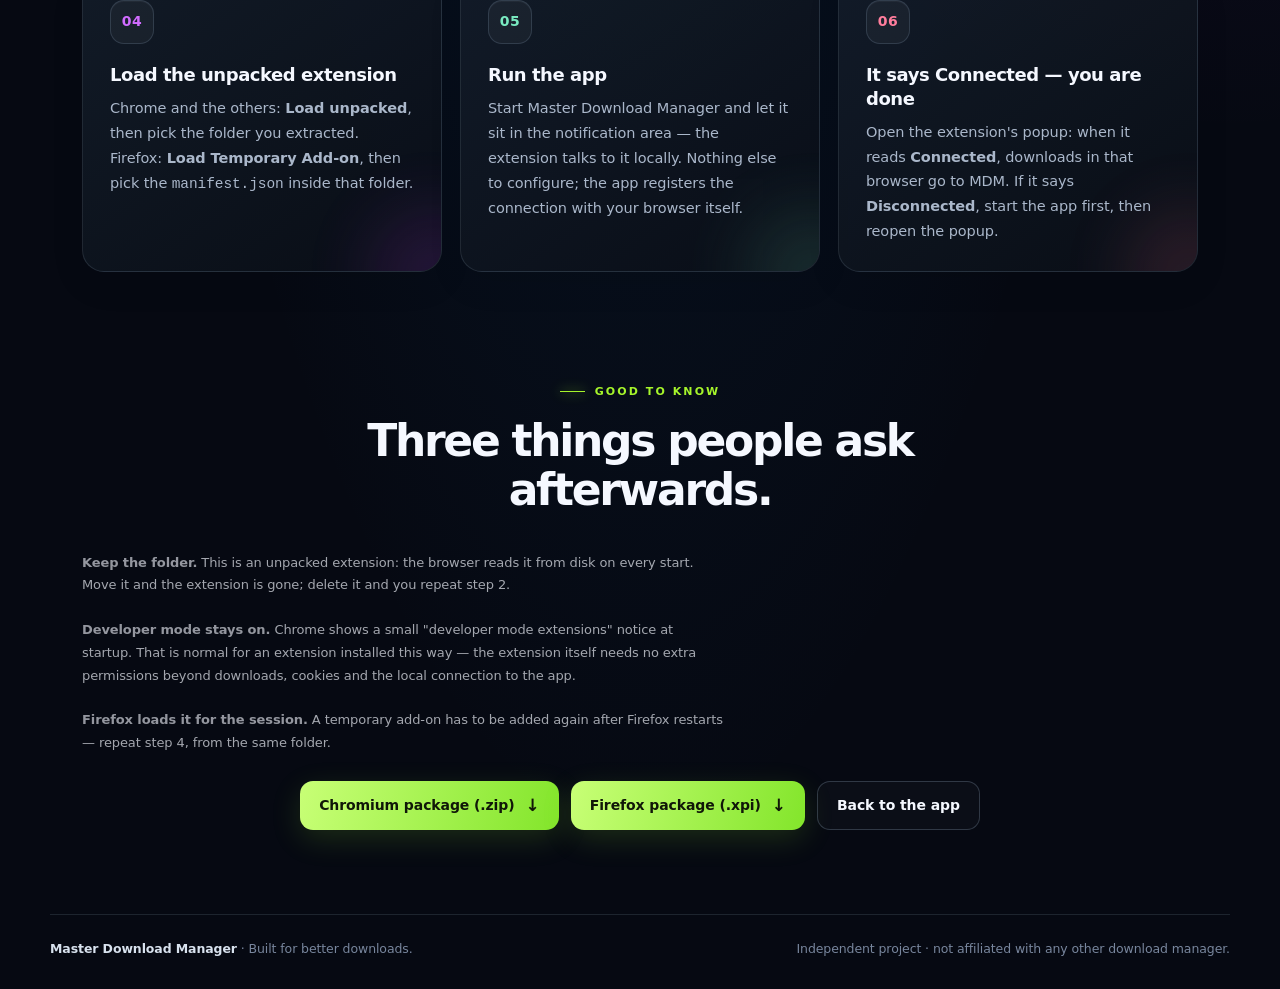
==== commit bb1ed283: "Site: numbered nav" ====
--- a/extension.html
+++ b/extension.html
@@ -5,7 +5,8 @@
   <meta name="viewport" content="width=device-width, initial-scale=1">
   <meta name="theme-color" content="#05070b">
   <meta name="description" content="Connect your browser to Master Download Manager: load the extension in developer mode, keep the folder, run the app, and every download lands in MDM.">
-  <link rel="canonical" href="https://akshat-530.github.io/masterdownloadmanager/extension.html">
+  <link rel="canonical" href="https://akshat-530.github.io/masterdownloadmanager/extension.html">
+<link rel="icon" href="assets/favicon.ico" sizes="any">
   <meta property="og:type" content="article">
   <meta property="og:site_name" content="Master Download Manager">
   <meta property="og:title" content="Browser integration — Master Download Manager">
@@ -13,7 +14,7 @@
   <meta property="og:url" content="https://akshat-530.github.io/masterdownloadmanager/extension.html">
   <meta name="twitter:card" content="summary_large_image">
   <title>Browser integration — Master Download Manager</title>
-  <link rel="stylesheet" href="assets/site.css">
+  <link rel="stylesheet" href="assets/site.css?v=2611120555">
 </head>
 <body id="top">
   <a class="skip-link" href="#main">Skip to content</a>
@@ -33,11 +34,12 @@
         <span></span><span></span>
       </button>
       <nav id="main-nav" aria-label="Main navigation">
-        <a href="index.html#features">Features</a>
-        <a href="extension.html" aria-current="page">Extension</a>
-        <a href="index.html#how">How it works</a>
-        <a href="index.html#download">Download</a>
-        <a href="index.html#credits">Credits</a>
+        <a href="index.html#approach"><span class="nav-num" aria-hidden="true">1.</span>Why MDM</a>
+        <a href="index.html#features"><span class="nav-num" aria-hidden="true">2.</span>Features</a>
+        <a href="index.html#how"><span class="nav-num" aria-hidden="true">3.</span>How it works</a>
+        <a href="index.html#download"><span class="nav-num" aria-hidden="true">4.</span>Download</a>
+        <a href="extension.html" aria-current="page"><span class="nav-num" aria-hidden="true">5.</span>Extension</a>
+        <a href="index.html#credits"><span class="nav-num" aria-hidden="true">6.</span>Credits</a>
       </nav>
     </div>
   </header>
@@ -49,7 +51,7 @@
           <div class="eyebrow">Browser integration</div>
           <h1 id="ext-title">Every download,<br><span class="accent">straight to the app.</span></h1>
           <p class="intro">With the extension loaded, a download in your browser is handed to Master Download Manager the moment it starts — same file, same page, same cookies, no copy in the browser's folder.</p>
-          <div class="hero-actions">
+          <div class="hero-actions" style="justify-content:flex-start">
             <a class="primary-link" data-dl="extension" href="https://github.com/Akshat-530/masterdownloadmanager-app/releases/download/extension-v1.0.0/MDM_Browser_Extension.zip">Download for Chrome &amp; Edge <span aria-hidden="true">&#8595;</span></a>
             <a class="primary-link" data-dl="extension-firefox" href="https://github.com/Akshat-530/masterdownloadmanager-app/releases/download/extension-v1.0.0/MDM_Browser_Extension_Firefox.xpi">Download for Firefox <span aria-hidden="true">&#8595;</span></a>
             <a class="secondary-link" href="#steps">Setup, step by step</a>
@@ -122,6 +124,6 @@
     <span>Independent project &middot; not affiliated with any other download manager.</span>
   </footer>
 
-  <script src="assets/site.js"></script>
+  <script src="assets/site.js?v=2611120555"></script>
 </body>
 </html>
--- a/assets/site.css
+++ b/assets/site.css
@@ -87,6 +87,13 @@
   }
   nav a:hover, nav a[aria-current="location"] { color: var(--text); }
   nav a:hover::after, nav a[aria-current="location"]::after { transform: scaleX(1); }
+  nav .nav-num {
+    display: inline-block; min-width: 1.1em; margin-right: .5em;
+    color: #6b7c96; font-size: .9em; font-weight: 700; font-variant-numeric: tabular-nums;
+    transition: color .2s ease;
+  }
+  nav a:hover .nav-num, nav a[aria-current="location"] .nav-num { color: var(--green); }
+  @media (max-width: 900px) { nav .nav-num { min-width: 1.3em; margin-right: .6em; } }
   .menu-toggle {
     display: none; width: 44px; height: 44px; padding: 0;
     align-items: center; justify-content: center; flex-direction: column; gap: 5px;
@@ -253,7 +260,7 @@
   @media (max-width: 900px) {
     .hero { grid-template-columns: 1fr; gap: 12px; padding: 68px 0 70px; }
     .hero-copy { text-align: center; }
-    .hero-copy .eyebrow, .hero-actions { justify-content: center; }
+    .hero-copy .eyebrow, .hero .hero-actions { justify-content: center; }
     .intro { margin-inline: auto; }
     .hero-art { min-height: 360px; margin-top: -2px; }
     .logo-halo { width: min(76vw, 410px); }
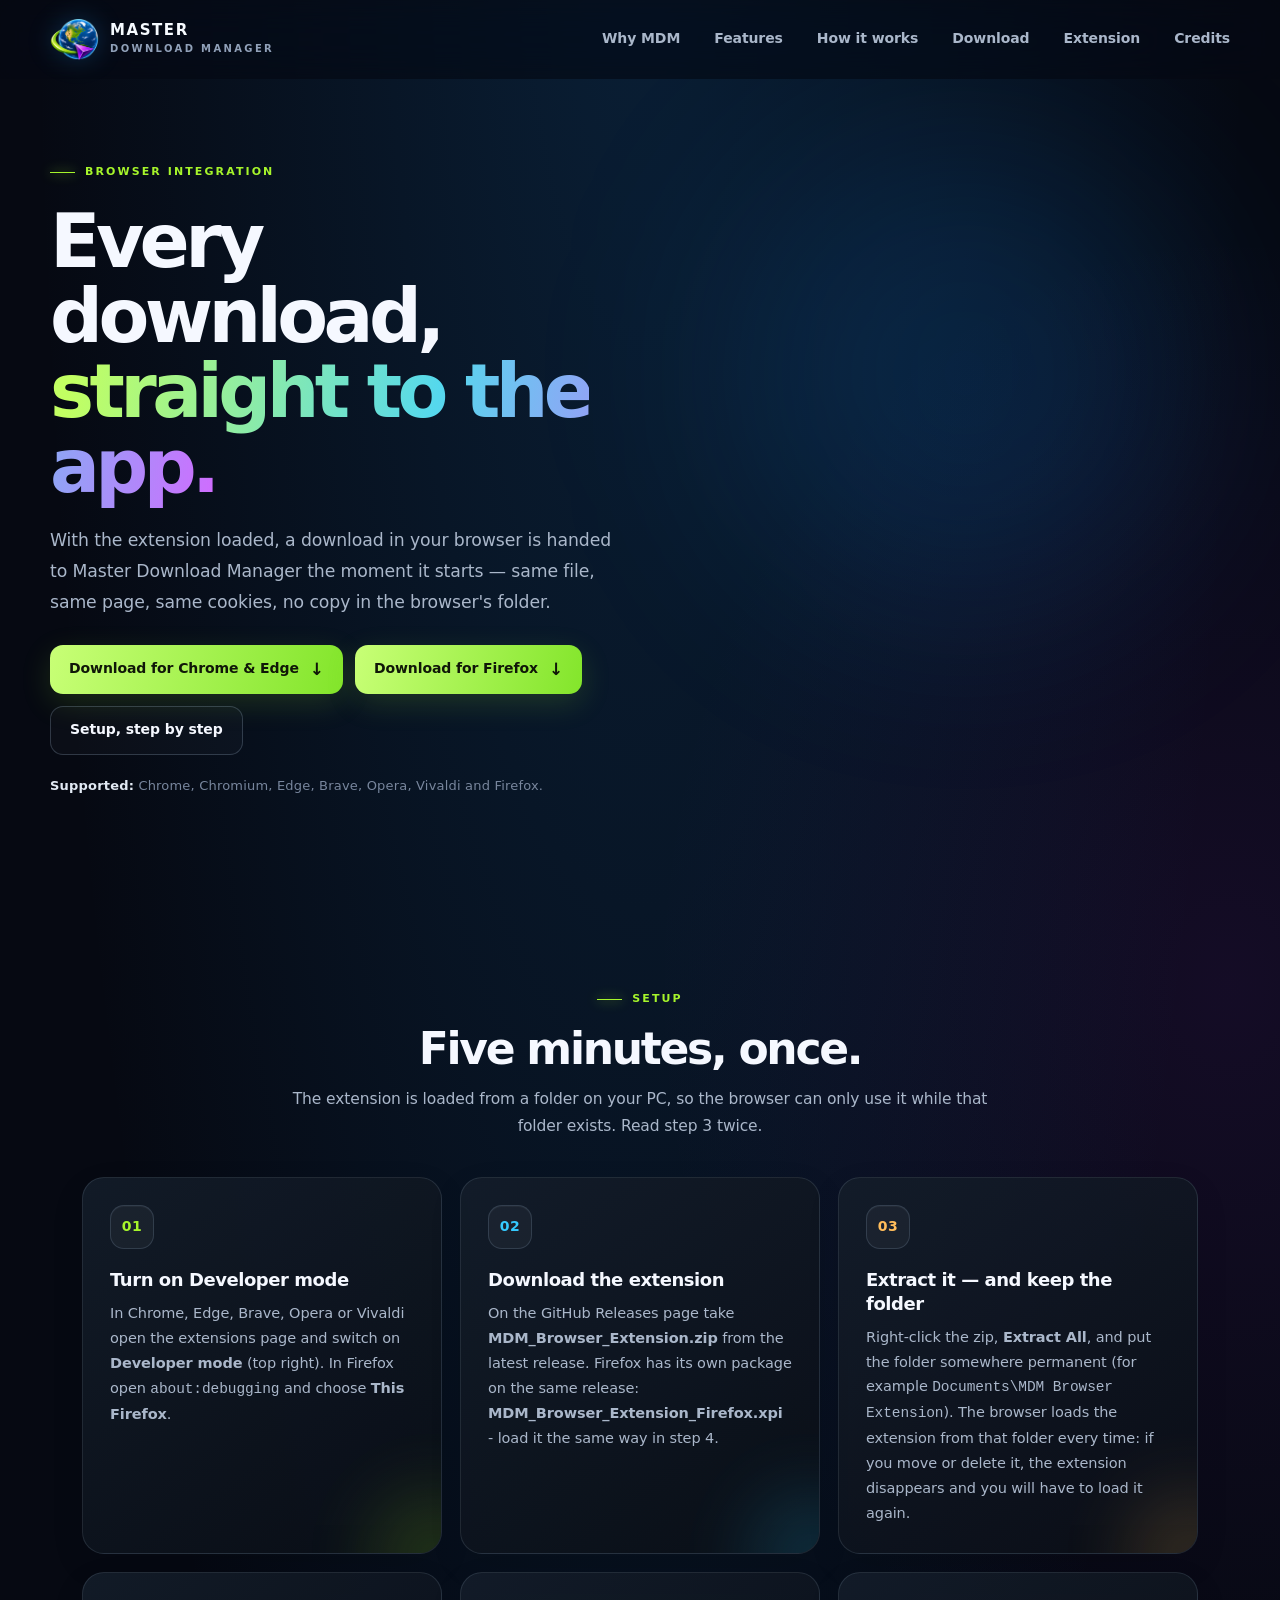
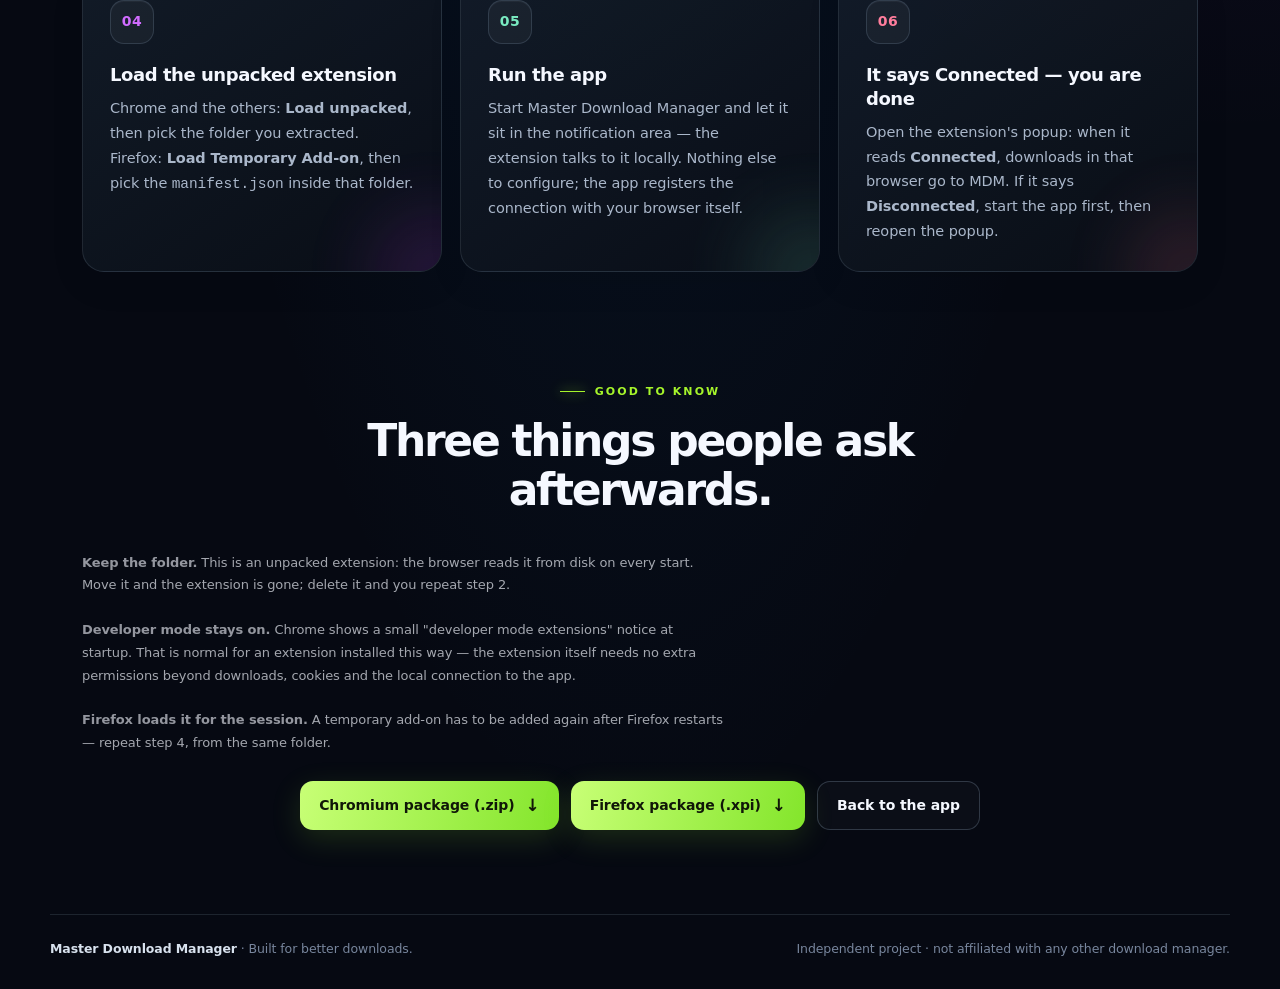
==== commit b5d19614: "Site: nav order, no numbers" ====
--- a/extension.html
+++ b/extension.html
@@ -14,7 +14,7 @@
   <meta property="og:url" content="https://akshat-530.github.io/masterdownloadmanager/extension.html">
   <meta name="twitter:card" content="summary_large_image">
   <title>Browser integration — Master Download Manager</title>
-  <link rel="stylesheet" href="assets/site.css?v=2611120555">
+  <link rel="stylesheet" href="assets/site.css?v=2611120607">
 </head>
 <body id="top">
   <a class="skip-link" href="#main">Skip to content</a>
@@ -34,12 +34,12 @@
         <span></span><span></span>
       </button>
       <nav id="main-nav" aria-label="Main navigation">
-        <a href="index.html#approach"><span class="nav-num" aria-hidden="true">1.</span>Why MDM</a>
-        <a href="index.html#features"><span class="nav-num" aria-hidden="true">2.</span>Features</a>
-        <a href="index.html#how"><span class="nav-num" aria-hidden="true">3.</span>How it works</a>
-        <a href="index.html#download"><span class="nav-num" aria-hidden="true">4.</span>Download</a>
-        <a href="extension.html" aria-current="page"><span class="nav-num" aria-hidden="true">5.</span>Extension</a>
-        <a href="index.html#credits"><span class="nav-num" aria-hidden="true">6.</span>Credits</a>
+        <a href="index.html#approach">Why MDM</a>
+        <a href="index.html#features">Features</a>
+        <a href="index.html#how">How it works</a>
+        <a href="index.html#download">Download</a>
+        <a href="extension.html" aria-current="page">Extension</a>
+        <a href="index.html#credits">Credits</a>
       </nav>
     </div>
   </header>
@@ -51,7 +51,7 @@
           <div class="eyebrow">Browser integration</div>
           <h1 id="ext-title">Every download,<br><span class="accent">straight to the app.</span></h1>
           <p class="intro">With the extension loaded, a download in your browser is handed to Master Download Manager the moment it starts — same file, same page, same cookies, no copy in the browser's folder.</p>
-          <div class="hero-actions" style="justify-content:flex-start">
+          <div class="hero-actions">
             <a class="primary-link" data-dl="extension" href="https://github.com/Akshat-530/masterdownloadmanager-app/releases/download/extension-v1.0.0/MDM_Browser_Extension.zip">Download for Chrome &amp; Edge <span aria-hidden="true">&#8595;</span></a>
             <a class="primary-link" data-dl="extension-firefox" href="https://github.com/Akshat-530/masterdownloadmanager-app/releases/download/extension-v1.0.0/MDM_Browser_Extension_Firefox.xpi">Download for Firefox <span aria-hidden="true">&#8595;</span></a>
             <a class="secondary-link" href="#steps">Setup, step by step</a>
@@ -124,6 +124,6 @@
     <span>Independent project &middot; not affiliated with any other download manager.</span>
   </footer>
 
-  <script src="assets/site.js?v=2611120555"></script>
+  <script src="assets/site.js?v=2611120607"></script>
 </body>
 </html>
--- a/assets/site.css
+++ b/assets/site.css
@@ -87,13 +87,6 @@
   }
   nav a:hover, nav a[aria-current="location"] { color: var(--text); }
   nav a:hover::after, nav a[aria-current="location"]::after { transform: scaleX(1); }
-  nav .nav-num {
-    display: inline-block; min-width: 1.1em; margin-right: .5em;
-    color: #6b7c96; font-size: .9em; font-weight: 700; font-variant-numeric: tabular-nums;
-    transition: color .2s ease;
-  }
-  nav a:hover .nav-num, nav a[aria-current="location"] .nav-num { color: var(--green); }
-  @media (max-width: 900px) { nav .nav-num { min-width: 1.3em; margin-right: .6em; } }
   .menu-toggle {
     display: none; width: 44px; height: 44px; padding: 0;
     align-items: center; justify-content: center; flex-direction: column; gap: 5px;
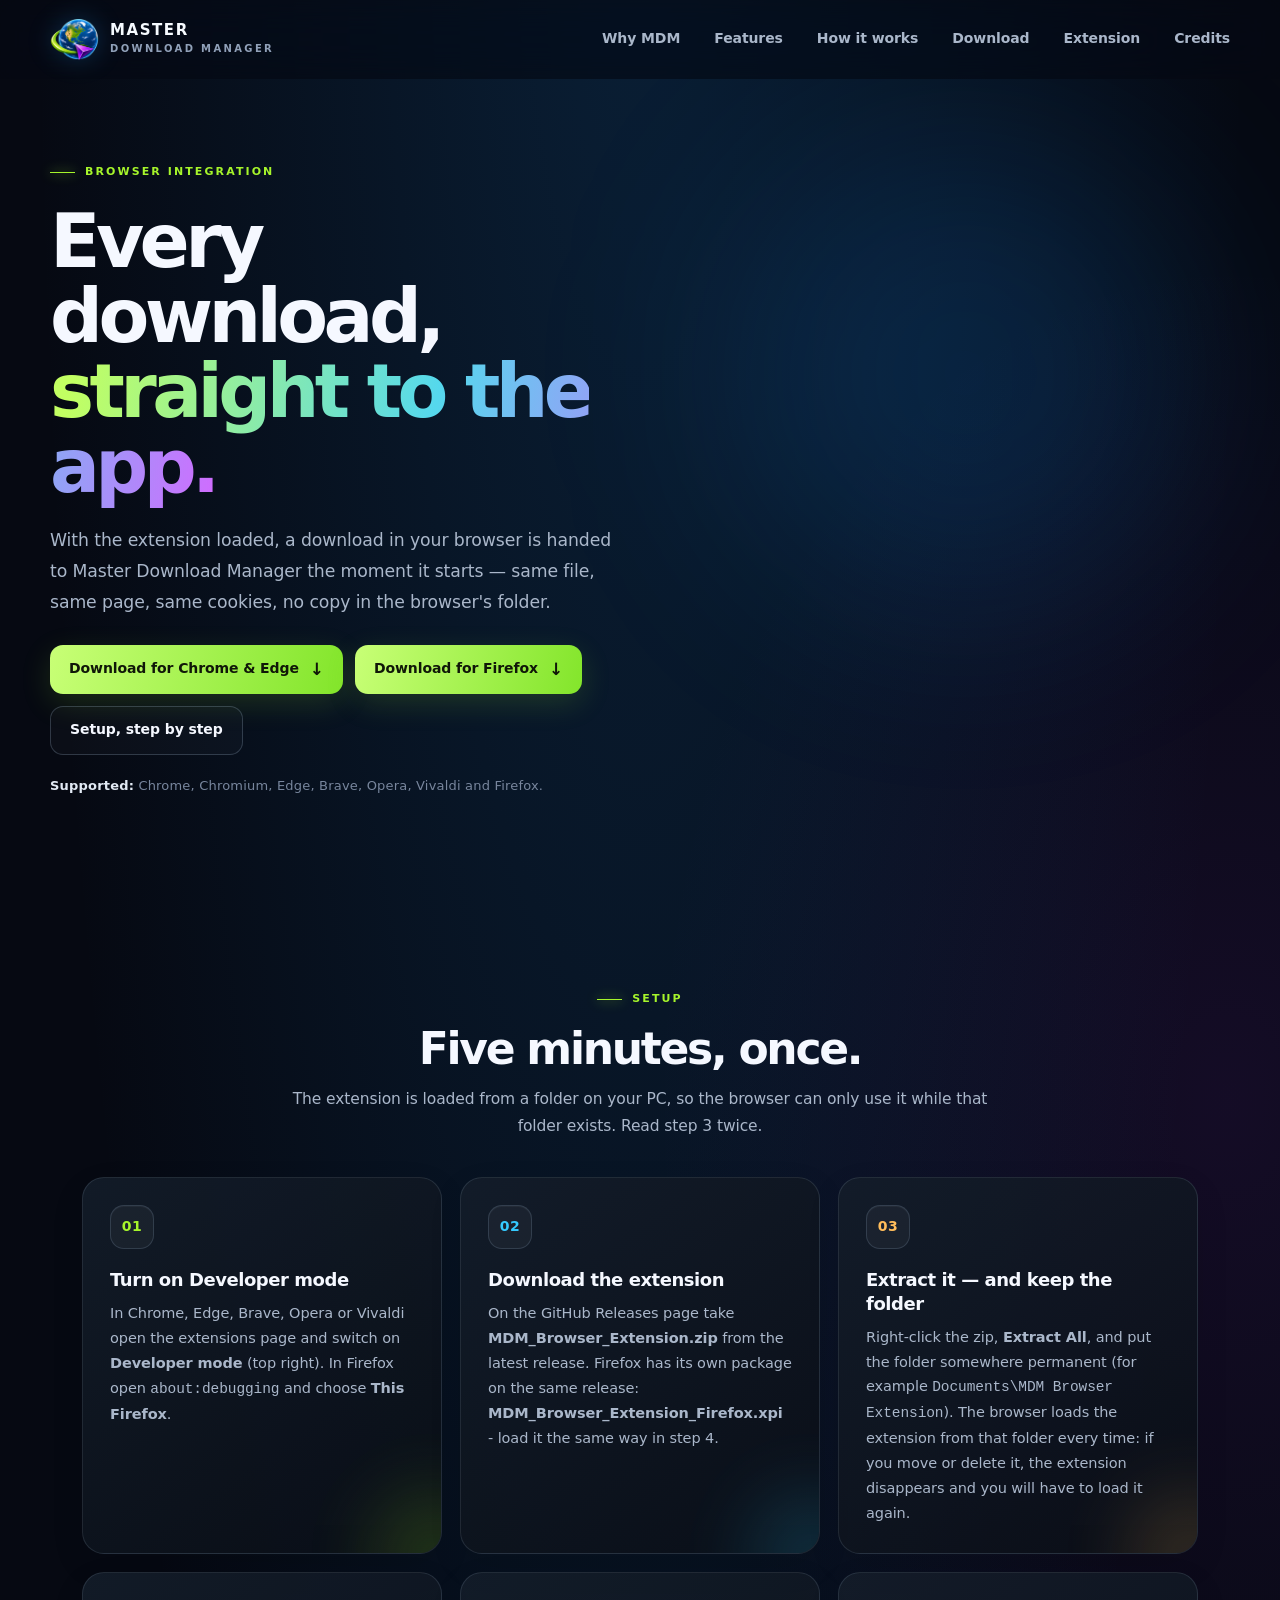
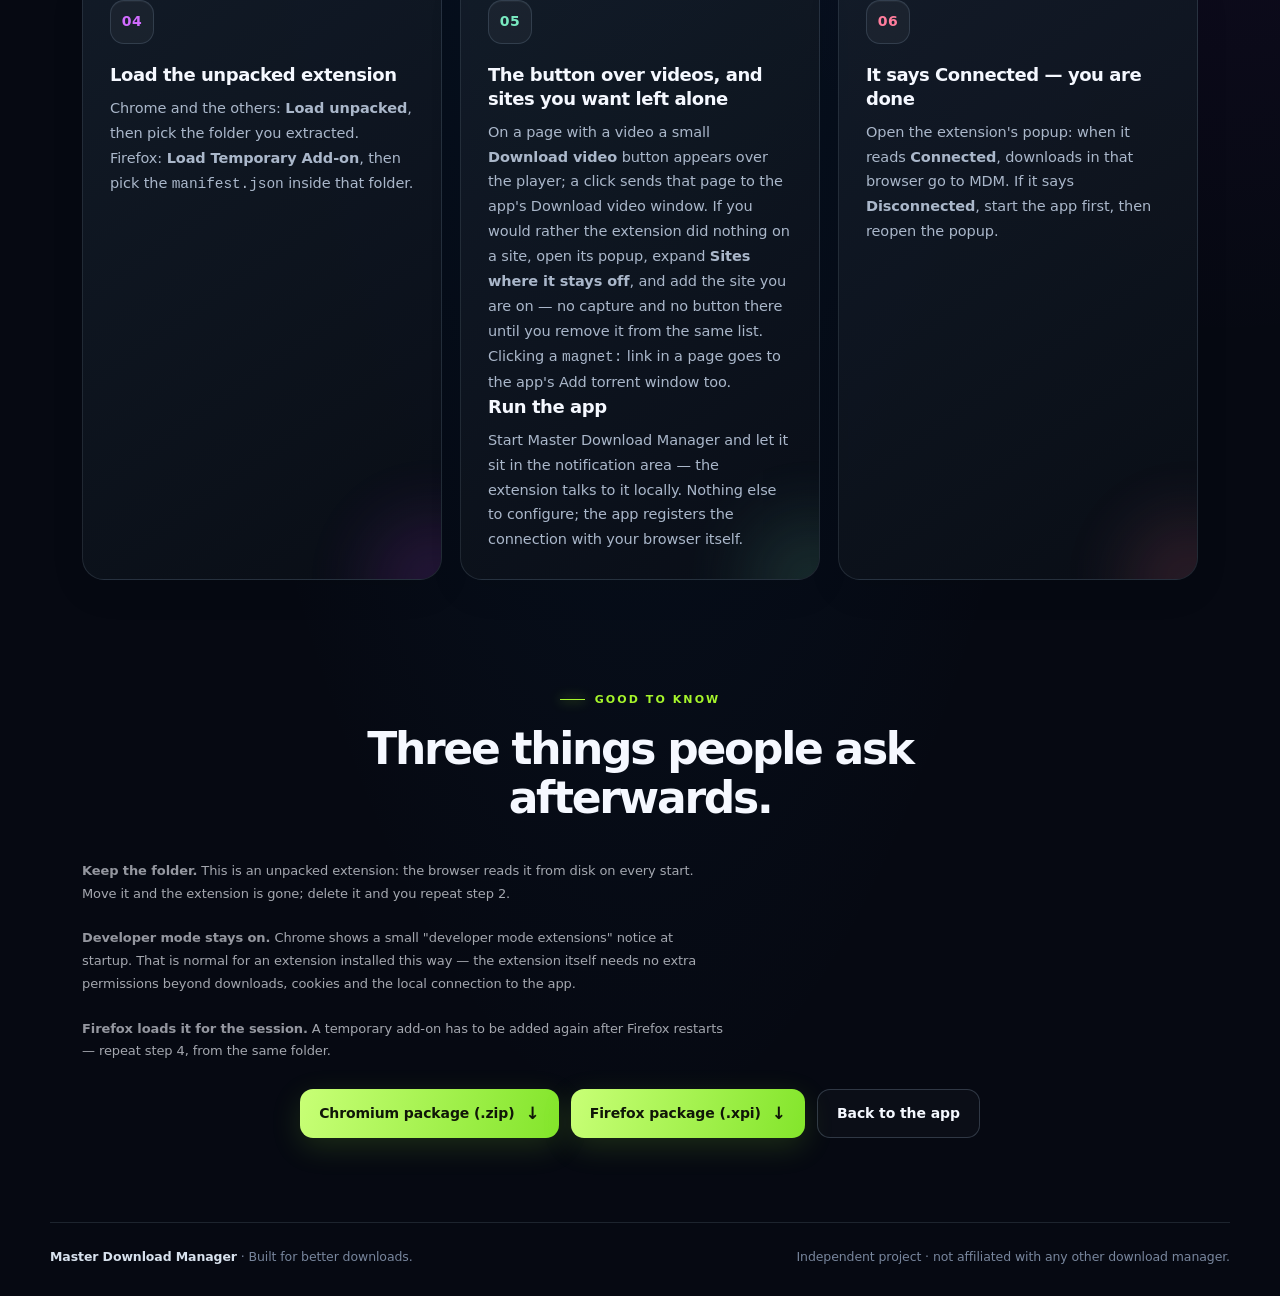
==== commit 0f779c7f: "Site: extension 1.1.0, video button and site list" ====
--- a/extension.html
+++ b/extension.html
@@ -14,7 +14,7 @@
   <meta property="og:url" content="https://akshat-530.github.io/masterdownloadmanager/extension.html">
   <meta name="twitter:card" content="summary_large_image">
   <title>Browser integration — Master Download Manager</title>
-  <link rel="stylesheet" href="assets/site.css?v=2611120607">
+  <link rel="stylesheet" href="assets/site.css?v=2611120954">
 </head>
 <body id="top">
   <a class="skip-link" href="#main">Skip to content</a>
@@ -52,8 +52,8 @@
           <h1 id="ext-title">Every download,<br><span class="accent">straight to the app.</span></h1>
           <p class="intro">With the extension loaded, a download in your browser is handed to Master Download Manager the moment it starts — same file, same page, same cookies, no copy in the browser's folder.</p>
           <div class="hero-actions">
-            <a class="primary-link" data-dl="extension" href="https://github.com/Akshat-530/masterdownloadmanager-app/releases/download/extension-v1.0.0/MDM_Browser_Extension.zip">Download for Chrome &amp; Edge <span aria-hidden="true">&#8595;</span></a>
-            <a class="primary-link" data-dl="extension-firefox" href="https://github.com/Akshat-530/masterdownloadmanager-app/releases/download/extension-v1.0.0/MDM_Browser_Extension_Firefox.xpi">Download for Firefox <span aria-hidden="true">&#8595;</span></a>
+            <a class="primary-link" data-dl="extension" href="https://github.com/Akshat-530/masterdownloadmanager-app/releases/download/extension-v1.1.0/MDM_Browser_Extension.zip">Download for Chrome &amp; Edge <span aria-hidden="true">&#8595;</span></a>
+            <a class="primary-link" data-dl="extension-firefox" href="https://github.com/Akshat-530/masterdownloadmanager-app/releases/download/extension-v1.1.0/MDM_Browser_Extension_Firefox.xpi">Download for Firefox <span aria-hidden="true">&#8595;</span></a>
             <a class="secondary-link" href="#steps">Setup, step by step</a>
           </div>
           <p class="hero-note"><strong>Supported:</strong> Chrome, Chromium, Edge, Brave, Opera, Vivaldi and Firefox.</p>
@@ -91,7 +91,8 @@
           </article>
           <article class="feature-card reveal" style="--icon:#79e9c0;--glow:rgba(121,233,192,.18)">
             <div class="feature-icon step-num" aria-hidden="true">05</div>
-            <h3>Run the app</h3>
+            <h3>The button over videos, and sites you want left alone</h3>
+<p>On a page with a video a small <strong>Download video</strong> button appears over the player; a click sends that page to the app's Download video window. If you would rather the extension did nothing on a site, open its popup, expand <strong>Sites where it stays off</strong>, and add the site you are on — no capture and no button there until you remove it from the same list. Clicking a <code>magnet:</code> link in a page goes to the app's Add torrent window too.</p><h3>Run the app</h3>
             <p>Start Master Download Manager and let it sit in the notification area — the extension talks to it locally. Nothing else to configure; the app registers the connection with your browser itself.</p>
           </article>
           <article class="feature-card reveal" style="--icon:#ff7d9c;--glow:rgba(255,125,156,.18)">
@@ -111,8 +112,8 @@
         <p class="ref"><strong>Developer mode stays on.</strong> Chrome shows a small "developer mode extensions" notice at startup. That is normal for an extension installed this way — the extension itself needs no extra permissions beyond downloads, cookies and the local connection to the app.</p>
         <p class="ref"><strong>Firefox loads it for the session.</strong> A temporary add-on has to be added again after Firefox restarts — repeat step 4, from the same folder.</p>
         <div class="hero-actions" style="margin-top:26px">
-          <a class="primary-link" data-dl="extension" href="https://github.com/Akshat-530/masterdownloadmanager-app/releases/download/extension-v1.0.0/MDM_Browser_Extension.zip">Chromium package (.zip) <span aria-hidden="true">&#8595;</span></a>
-          <a class="primary-link" data-dl="extension-firefox" href="https://github.com/Akshat-530/masterdownloadmanager-app/releases/download/extension-v1.0.0/MDM_Browser_Extension_Firefox.xpi">Firefox package (.xpi) <span aria-hidden="true">&#8595;</span></a>
+          <a class="primary-link" data-dl="extension" href="https://github.com/Akshat-530/masterdownloadmanager-app/releases/download/extension-v1.1.0/MDM_Browser_Extension.zip">Chromium package (.zip) <span aria-hidden="true">&#8595;</span></a>
+          <a class="primary-link" data-dl="extension-firefox" href="https://github.com/Akshat-530/masterdownloadmanager-app/releases/download/extension-v1.1.0/MDM_Browser_Extension_Firefox.xpi">Firefox package (.xpi) <span aria-hidden="true">&#8595;</span></a>
           <a class="secondary-link" href="index.html">Back to the app</a>
         </div>
       </section>
@@ -124,6 +125,6 @@
     <span>Independent project &middot; not affiliated with any other download manager.</span>
   </footer>
 
-  <script src="assets/site.js?v=2611120607"></script>
+  <script src="assets/site.js?v=2611120954"></script>
 </body>
 </html>
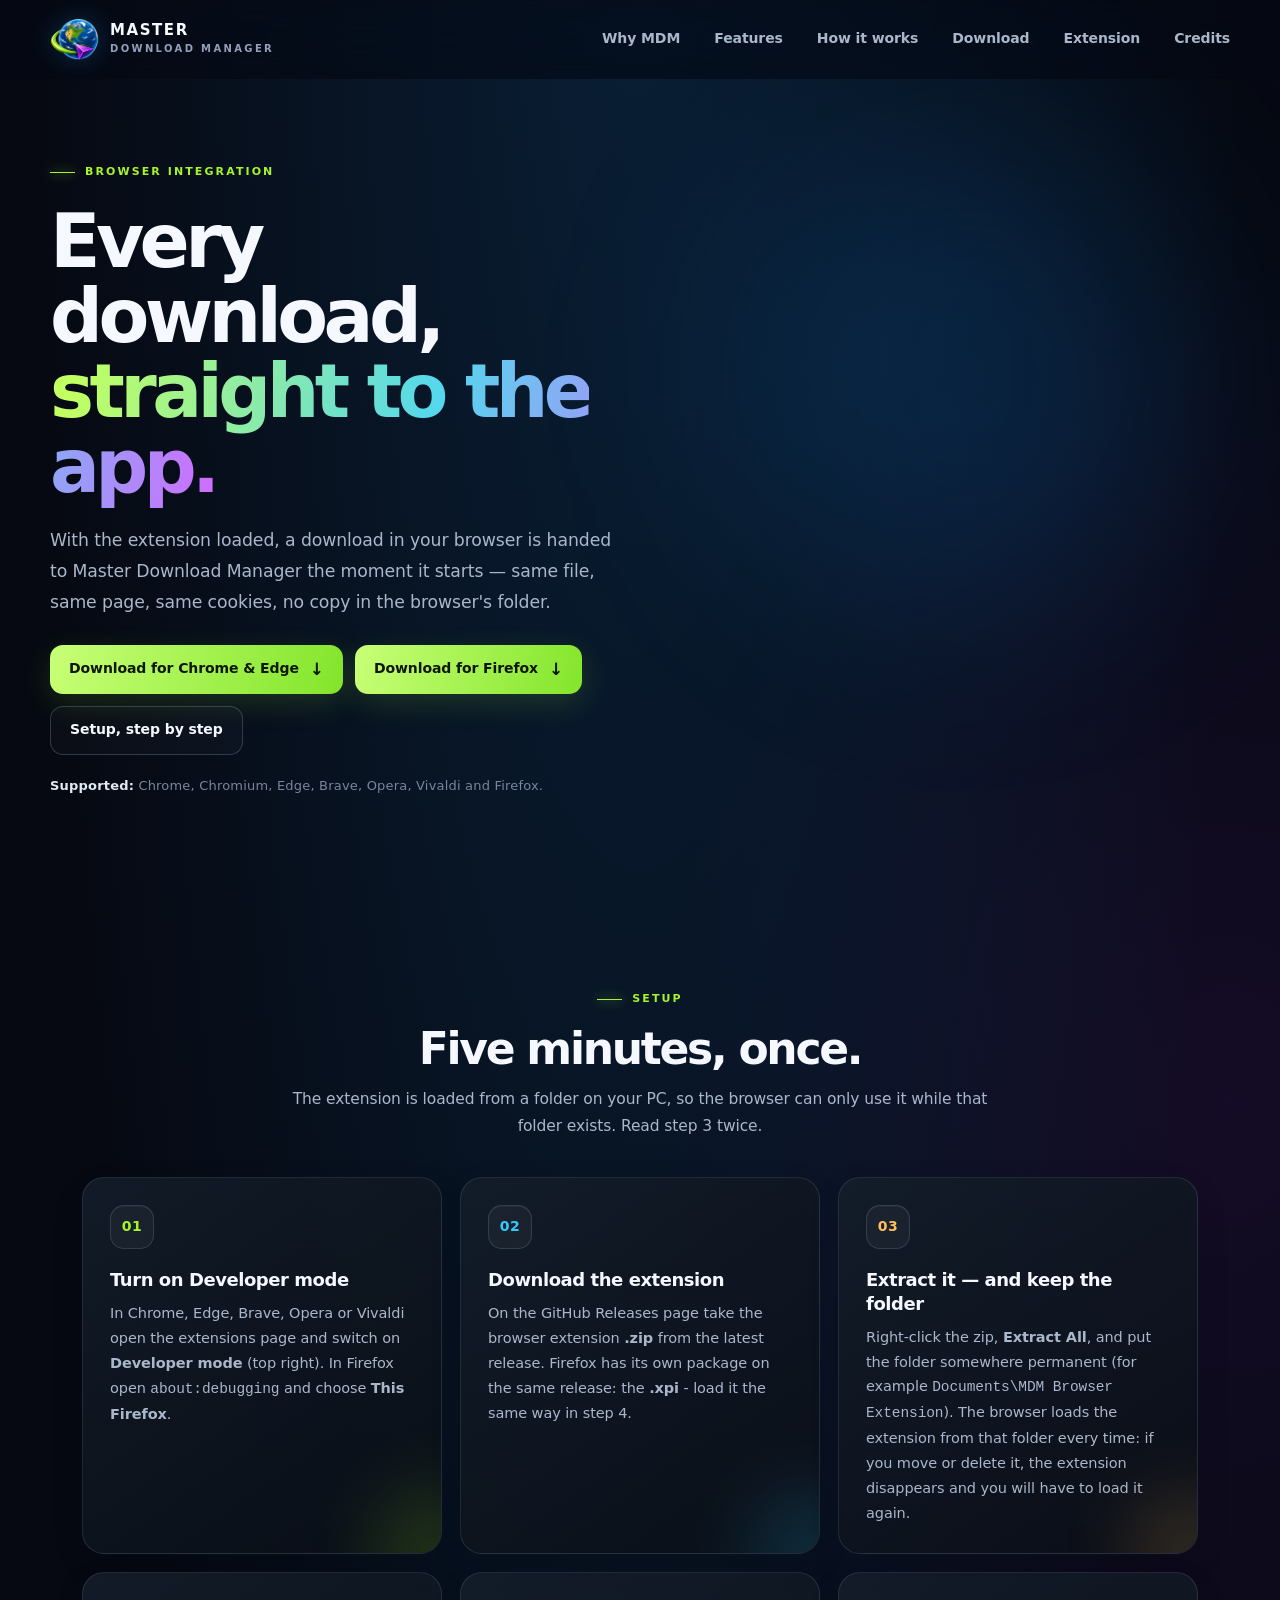
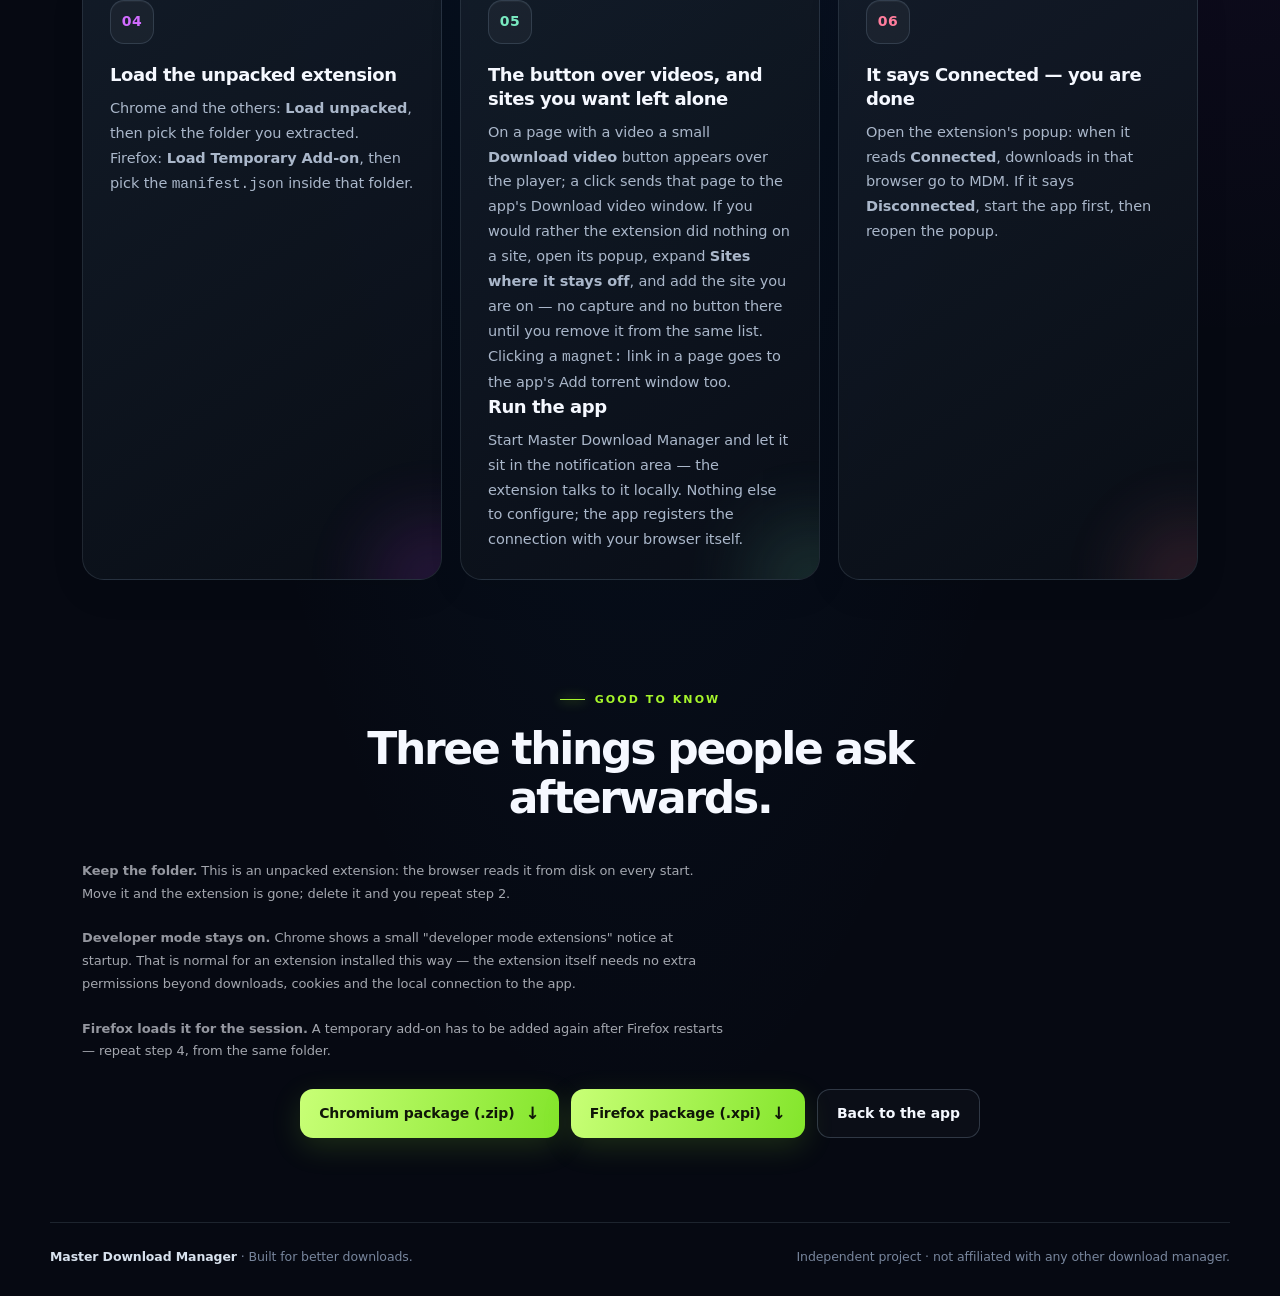
==== commit e8328b03: "extension page: links point at the latest release" ====
--- a/extension.html
+++ b/extension.html
@@ -52,8 +52,8 @@
           <h1 id="ext-title">Every download,<br><span class="accent">straight to the app.</span></h1>
           <p class="intro">With the extension loaded, a download in your browser is handed to Master Download Manager the moment it starts — same file, same page, same cookies, no copy in the browser's folder.</p>
           <div class="hero-actions">
-            <a class="primary-link" data-dl="extension" href="https://github.com/Akshat-530/masterdownloadmanager-app/releases/download/extension-v1.1.0/MDM_Browser_Extension.zip">Download for Chrome &amp; Edge <span aria-hidden="true">&#8595;</span></a>
-            <a class="primary-link" data-dl="extension-firefox" href="https://github.com/Akshat-530/masterdownloadmanager-app/releases/download/extension-v1.1.0/MDM_Browser_Extension_Firefox.xpi">Download for Firefox <span aria-hidden="true">&#8595;</span></a>
+            <a class="primary-link" data-dl="extension" href="https://github.com/Akshat-530/masterdownloadmanager-app/releases/latest">Download for Chrome &amp; Edge <span aria-hidden="true">&#8595;</span></a>
+            <a class="primary-link" data-dl="extension-firefox" href="https://github.com/Akshat-530/masterdownloadmanager-app/releases/latest">Download for Firefox <span aria-hidden="true">&#8595;</span></a>
             <a class="secondary-link" href="#steps">Setup, step by step</a>
           </div>
           <p class="hero-note"><strong>Supported:</strong> Chrome, Chromium, Edge, Brave, Opera, Vivaldi and Firefox.</p>
@@ -77,7 +77,7 @@
           <article class="feature-card reveal" style="--icon:#35caff;--glow:rgba(53,202,255,.2)">
             <div class="feature-icon step-num" aria-hidden="true">02</div>
             <h3>Download the extension</h3>
-            <p>On the GitHub <a href="https://github.com/Akshat-530/masterdownloadmanager-app/releases">Releases</a> page take <strong>MDM_Browser_Extension.zip</strong> from the latest release. Firefox has its own package on the same release: <strong>MDM_Browser_Extension_Firefox.xpi</strong> - load it the same way in step 4.</p>
+            <p>On the GitHub <a href="https://github.com/Akshat-530/masterdownloadmanager-app/releases">Releases</a> page take the browser extension <strong>.zip</strong> from the latest release. Firefox has its own package on the same release: the <strong>.xpi</strong> - load it the same way in step 4.</p>
           </article>
           <article class="feature-card reveal" style="--icon:#ffbd5b;--glow:rgba(255,189,91,.2)">
             <div class="feature-icon step-num" aria-hidden="true">03</div>
@@ -112,8 +112,8 @@
         <p class="ref"><strong>Developer mode stays on.</strong> Chrome shows a small "developer mode extensions" notice at startup. That is normal for an extension installed this way — the extension itself needs no extra permissions beyond downloads, cookies and the local connection to the app.</p>
         <p class="ref"><strong>Firefox loads it for the session.</strong> A temporary add-on has to be added again after Firefox restarts — repeat step 4, from the same folder.</p>
         <div class="hero-actions" style="margin-top:26px">
-          <a class="primary-link" data-dl="extension" href="https://github.com/Akshat-530/masterdownloadmanager-app/releases/download/extension-v1.1.0/MDM_Browser_Extension.zip">Chromium package (.zip) <span aria-hidden="true">&#8595;</span></a>
-          <a class="primary-link" data-dl="extension-firefox" href="https://github.com/Akshat-530/masterdownloadmanager-app/releases/download/extension-v1.1.0/MDM_Browser_Extension_Firefox.xpi">Firefox package (.xpi) <span aria-hidden="true">&#8595;</span></a>
+          <a class="primary-link" data-dl="extension" href="https://github.com/Akshat-530/masterdownloadmanager-app/releases/latest">Chromium package (.zip) <span aria-hidden="true">&#8595;</span></a>
+          <a class="primary-link" data-dl="extension-firefox" href="https://github.com/Akshat-530/masterdownloadmanager-app/releases/latest">Firefox package (.xpi) <span aria-hidden="true">&#8595;</span></a>
           <a class="secondary-link" href="index.html">Back to the app</a>
         </div>
       </section>
